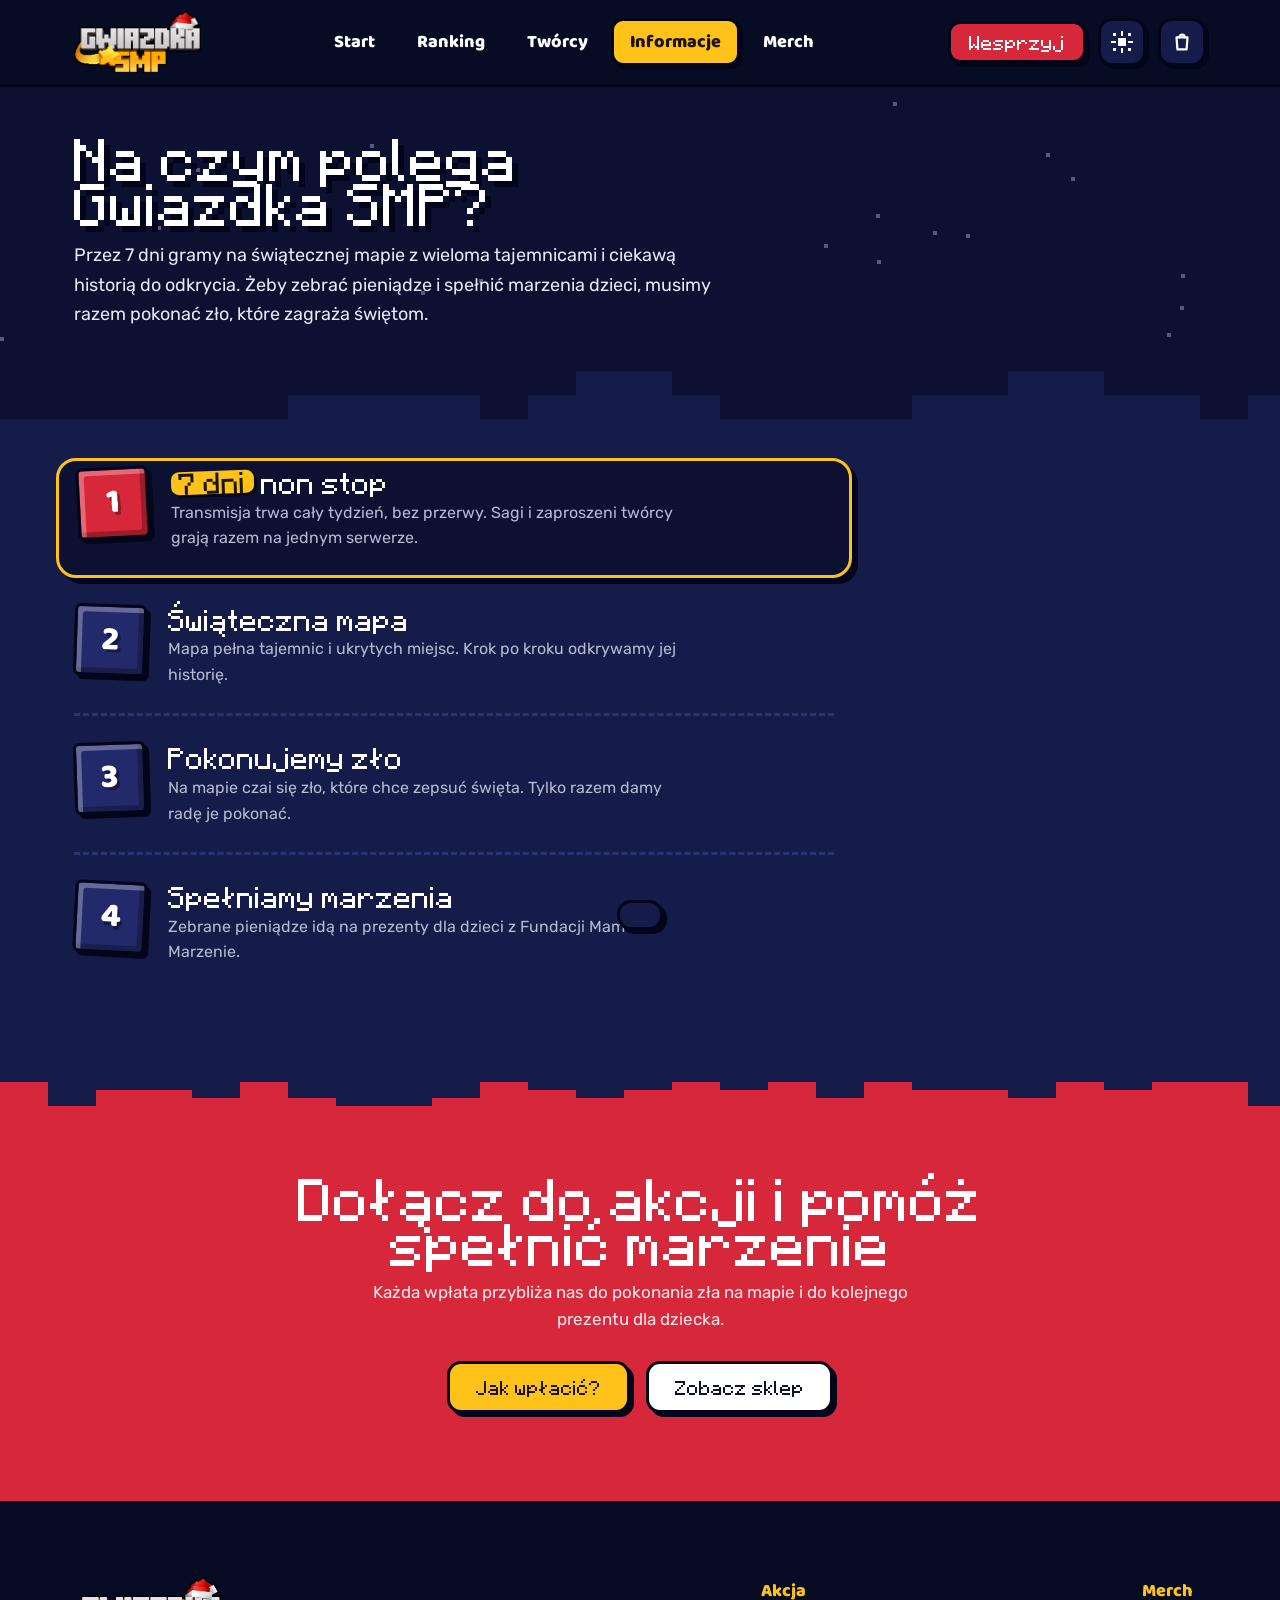
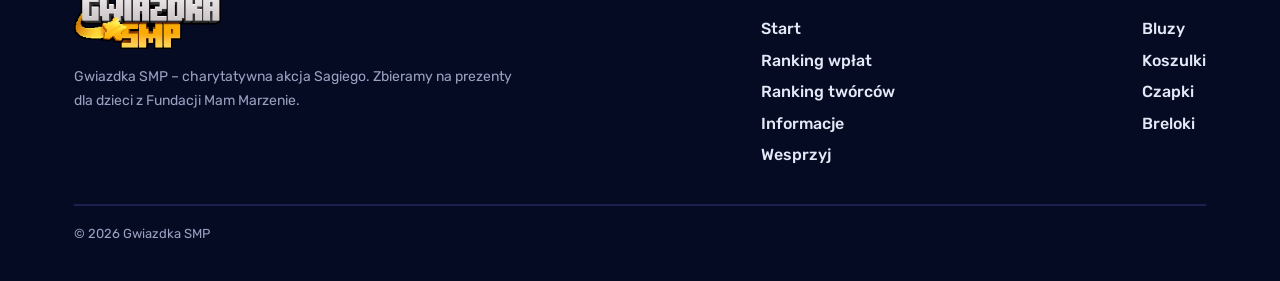
==== informacje.html @ a776f2f9 "Nowy układ startu, zakładki Twórcy i Informacje, czcionka z Minecrafta, biały motyw Co-Authored-By: " ====
<!DOCTYPE html>
<html lang="pl">
<head>
<meta charset="UTF-8">
<meta name="viewport" content="width=device-width, initial-scale=1">
<title>Informacje – Gwiazdka SMP</title>
<meta name="description" content="Na czym polega Gwiazdka SMP: 7 dni na charytatywnym serwerze Minecraft, zbiórka dla Fundacji Mam Marzenie.">
<meta name="robots" content="noindex">
<link rel="icon" href="logo.webp">
<link rel="preconnect" href="https://fonts.googleapis.com">
<link rel="preconnect" href="https://fonts.gstatic.com" crossorigin>
<link href="https://fonts.googleapis.com/css2?family=Baloo+2:wght@800&family=Rubik:wght@400;500;600;700&display=swap" rel="stylesheet">
<link rel="stylesheet" href="styles.css?v=20261124l">
<script>if(sessionStorage.getItem("wipe")&&!matchMedia("(prefers-reduced-motion: reduce)").matches)document.documentElement.classList.add("wipe-in");sessionStorage.removeItem("wipe");if(localStorage.getItem("gwiazdka-theme")==="light")document.documentElement.dataset.theme="light";setTimeout(function(){document.documentElement.classList.remove("wipe-in")},1500)</script>
</head>
<body>

<header class="header">
  <div class="wrap header__in">
    <a class="logo" href="index.html" aria-label="Gwiazdka SMP – strona główna"><img src="logo.webp" alt="Gwiazdka SMP" width="127" height="62"></a>
    <nav class="nav" id="nav">
      <a href="index.html#start">Start</a>
      <a href="index.html#ranking">Ranking</a>
      <a href="tworcy.html">Twórcy</a>
      <a href="informacje.html" class="active" aria-current="page">Informacje</a>
      <a href="merch.html">Merch</a>
    </nav>
    <div class="header__end">
      <a class="btn btn--red btn--sm" href="index.html#wesprzyj" data-link="donate">Wesprzyj</a>
      <button class="icon-btn theme-btn" id="themeBtn" aria-label="Jasny motyw" aria-pressed="false">
        <svg class="i-sun" viewBox="0 0 9 9" shape-rendering="crispEdges" aria-hidden="true"><path fill="currentColor" d="M3 3h3v3H3zM4 0h1v2H4zM4 7h1v2H4zM0 4h2v1H0zM7 4h2v1H7zM1 1h1v1H1zM7 1h1v1H7zM1 7h1v1H1zM7 7h1v1H7z"/></svg>
        <svg class="i-moon" viewBox="0 0 9 9" shape-rendering="crispEdges" aria-hidden="true"><path fill="currentColor" d="M3 0h3v1H3zM2 1h2v1H2zM1 2h2v3H1zM1 5h3v1H1zM2 6h5v1H2zM3 7h4v1H3z"/></svg>
      </button>
      <a class="icon-btn" href="merch.html#koszyk" aria-label="Koszyk">
        <svg viewBox="0 0 24 24" fill="none" stroke="currentColor" stroke-width="2.4" stroke-linecap="round" stroke-linejoin="round"><path d="M6 7h12l-1 13H7L6 7z"/><path d="M9 7a3 3 0 0 1 6 0"/></svg>
        <span class="cart-count" id="cartCount" hidden>0</span>
      </a>
      <button class="icon-btn burger" id="burger" aria-label="Menu" aria-expanded="false" aria-controls="nav">
        <svg viewBox="0 0 24 24" fill="none" stroke="currentColor" stroke-width="2.6" stroke-linecap="round"><path d="M4 7h16M4 12h16M4 17h16"/></svg>
      </button>
    </div>
  </div>
</header>

<main>
<section class="phead">
  <div class="sky" data-stars aria-hidden="true"></div>
  <div class="wrap phead__in">
    <h1>Na czym polega Gwiazdka&nbsp;SMP?</h1>
    <p class="lead">Przez 7 dni gramy na świątecznej mapie z wieloma tajemnicami i ciekawą historią do odkrycia. Żeby zebrać pieniądze i spełnić marzenia dzieci, musimy razem pokonać zło, które zagraża świętom.</p>
  </div>
  <div class="ground" data-ground="#161c4a" aria-hidden="true"></div>
</section>

<section class="how how--page">
  <div class="wrap">
    <ol class="steps">
      <li class="step step--key"><span class="step__n" style="--r:-3deg">1</span><div><h3><mark>7 dni</mark> non stop</h3><p>Transmisja trwa cały tydzień, bez przerwy. Sagi i zaproszeni twórcy grają razem na jednym serwerze.</p></div></li>
      <li class="step"><span class="step__n" style="--r:2deg">2</span><div><h3>Świąteczna mapa</h3><p>Mapa pełna tajemnic i ukrytych miejsc. Krok po kroku odkrywamy jej historię.</p></div></li>
      <li class="step"><span class="step__n" style="--r:-2deg">3</span><div><h3>Pokonujemy zło</h3><p>Na mapie czai się zło, które chce zepsuć święta. Tylko razem damy radę je pokonać.</p></div></li>
      <li class="step"><span class="step__n" style="--r:3deg">4</span><div><h3>Spełniamy marzenia</h3><p>Zebrane pieniądze idą na prezenty dla dzieci z Fundacji Mam Marzenie.</p></div></li>
    </ol>
  </div>
</section>

<section class="cta" id="wesprzyj">
  <div class="cap" data-cap="#161c4a" aria-hidden="true"></div>
  <div class="wrap">
    <h2 class="h2">Dołącz do akcji i pomóż spełnić marzenie</h2>
    <p>Każda wpłata przybliża nas do pokonania zła na mapie i do kolejnego prezentu dla dziecka.</p>
    <div class="cta__btns">
      <a class="btn" href="#wesprzyj" data-link="how">Jak wpłacić?</a>
      <a class="btn btn--white" href="merch.html">Zobacz sklep</a>
    </div>
  </div>
</section>
</main>

<footer class="footer">
  <div class="wrap">
    <div class="footer__cols">
      <div class="footer__brand">
        <img src="logo.webp" alt="Gwiazdka SMP" width="147" height="72" loading="lazy">
        <p>Gwiazdka SMP – charytatywna akcja Sagiego. Zbieramy na prezenty dla dzieci z Fundacji Mam Marzenie.</p>
      </div>
      <div>
        <h4>Akcja</h4>
        <ul>
          <li><a href="index.html#start">Start</a></li>
          <li><a href="index.html#ranking">Ranking wpłat</a></li>
          <li><a href="tworcy.html">Ranking twórców</a></li>
          <li><a href="informacje.html">Informacje</a></li>
          <li><a href="index.html#wesprzyj" data-link="donate">Wesprzyj</a></li>
        </ul>
      </div>
      <div>
        <h4>Merch</h4>
        <ul>
          <li><a href="merch.html#bluzy">Bluzy</a></li>
          <li><a href="merch.html#koszulki">Koszulki</a></li>
          <li><a href="merch.html#czapki">Czapki</a></li>
          <li><a href="merch.html#breloki">Breloki</a></li>
        </ul>
      </div>
    </div>
    <div class="footer__bottom">© 2026 Gwiazdka SMP</div>
  </div>
</footer>

<div class="toast" id="toast" role="status" aria-live="polite"></div>

<script src="common.js?v=20261124l"></script>

</body>
</html>
---- styles.css ----
/* Czcionka z interfejsu Minecrafta: Minecraft Standard (Marek Poláček, domena publiczna).
   Jeden piksel litery to 1/6 rozmiaru czcionki, więc rozmiary są podzielne przez 6 (18, 24, 30, 36, 48…).
   Inaczej krawędzie pikseli wypadają między pikselami ekranu i litery się rozmazują. */
@font-face{font-family:"Minecraft";src:url(assets/fonts/MinecraftStandard.otf) format("opentype");font-weight:100 700;font-display:swap}
@font-face{font-family:"Minecraft";src:url(assets/fonts/MinecraftStandardBold.otf) format("opentype");font-weight:800 900;font-display:swap}

/* Gwiazdka SMP – wspólne style obu stron.
   Paleta z pierwotnego projektu (zimowa noc, złoto, czerwień, zieleń choinki),
   charakter inspirowany sagi.store: grube obrysy, twarde cienie, lekko przechylone naklejki. */

:root{
  --bg:#0c1031;
  --bg-2:#161c4a;
  --card:#0b1033;
  --line:#03051a;
  --snow:#ffffff;
  --ice:#e4e9f7;
  --muted:#b6bad3;
  --muted-2:#9ba0c0;
  --gold:#ffc218;
  --gold-d:#b98600;
  --red:#d6283a;
  --red-d:#8f1423;
  --pine:#1e8b4b;
  --pine-d:#0f5a2f;
  --blue:#2f6eef;
  --bronze:#e1915a;
  --disp:"Minecraft",system-ui,sans-serif;
  --num:"Baloo 2",system-ui,sans-serif;
  --body:"Rubik",system-ui,sans-serif;
  --pop:cubic-bezier(.3,1.6,.5,1);
  --out:cubic-bezier(.2,.8,.2,1);
}
*{box-sizing:border-box;margin:0;padding:0}
html{scroll-behavior:smooth;scroll-padding-top:92px}
body{font-family:var(--body);color:var(--snow);background:var(--bg);font-size:16px;line-height:1.6;-webkit-font-smoothing:antialiased;overflow-x:hidden;font-variant-ligatures:none;font-synthesis:none}
img{display:block;max-width:100%}
a{color:inherit}
button{font:inherit;color:inherit;background:none;border:0;cursor:pointer}
.wrap{max-width:1180px;margin:0 auto;padding:0 24px}
:focus-visible{outline:3px solid var(--gold);outline-offset:3px}

/* krótki opis akcji pod logo; szczegóły są w zakładce Informacje */
.hero__lead{margin-top:10px;max-width:620px;font-size:17px;line-height:1.55;color:var(--ice)}
.hero__lead a{font-weight:600;color:var(--gold);text-underline-offset:3px;white-space:nowrap}
.hero__lead a:hover{color:#fff}
/* ranking wpłat zaraz pod startem: wzgórza już przechodzą w kolor tej sekcji */
.hero+.rank{padding-top:40px}

/* nagłówek podstron (Informacje, Ranking twórców): wyrównany do lewej, bez wielkiego wycentrowanego hero */
.phead{position:relative;overflow:hidden;background:var(--bg);padding:48px 0 96px}
.phead__in{position:relative;z-index:1}
.phead h1{font-family:var(--disp);font-weight:700;font-size:36px;line-height:1.25;text-shadow:6px 6px 0 var(--line);max-width:820px}
.phead .lead{margin-top:16px;max-width:640px;font-size:18px;color:var(--ice)}
.rank--page{padding:40px 0 96px}
.how--page{padding-top:24px}
.how--page .steps{max-width:760px}
.rank--page .list{margin-top:24px}


/* ---------- przyciski ---------- */
.btn{
  --c:var(--gold);--t:#1b1405;
  display:inline-flex;align-items:center;justify-content:center;gap:10px;min-height:52px;padding:0 26px;
  font-family:var(--disp);font-weight:700;font-size:12px;line-height:1;text-decoration:none;white-space:nowrap;user-select:none;
  color:var(--t);background:var(--c);border:3px solid var(--line);border-radius:14px;box-shadow:4px 4px 0 var(--line);
  transition:transform .12s ease,box-shadow .12s ease,filter .15s ease
}
.btn:hover{transform:translate(2px,2px);box-shadow:2px 2px 0 var(--line)}
.btn:active{transform:translate(4px,4px);box-shadow:0 0 0 var(--line)}
.btn--red{--c:var(--red);--t:#fff}
.btn--white{--c:#fff;--t:var(--bg)}
.btn--pine{--c:var(--pine);--t:#fff}
.btn--blue{--c:var(--blue);--t:#fff}
.btn--ghost{--c:transparent;--t:#fff;box-shadow:none;border-color:#2f3a80}
.btn--ghost:hover{border-color:var(--gold);color:var(--gold);box-shadow:none}
.btn--sm{min-height:42px;padding:0 18px;font-size:12px;border-radius:12px}
.btn[disabled]{--c:#2a3060;--t:var(--muted-2);box-shadow:none;transform:none;cursor:not-allowed}

.chip{display:inline-flex;align-items:center;gap:8px;min-height:36px;padding:0 14px;border-radius:999px;background:var(--card);border:2px solid #262e66;font-size:13px;color:var(--muted)}
.chip b{color:#fff;font-weight:700}
.chip .y{color:var(--gold);font-weight:700}
.h2{font-family:var(--disp);font-weight:700;font-size:36px;line-height:1.25}
.lead{margin-top:12px;max-width:620px;font-size:17px;line-height:1.65;color:var(--muted)}
/* Wspólny motyw z Minecrafta: wypukły blok (jasna faza u góry i z lewej, ciemna u dołu i z prawej). */
.bevel{box-shadow:inset 4px 4px 0 rgba(255,255,255,.32),inset -4px -4px 0 rgba(0,0,0,.28)}

/* ---------- nagłówek ---------- */
.header{position:sticky;top:0;z-index:50;background:#060c23;border-bottom:3px solid var(--line)}
.header__in{display:flex;align-items:center;justify-content:space-between;gap:16px;height:84px}
.logo{display:block;flex:none;transition:transform .25s var(--pop)}
.logo:hover{transform:rotate(-3deg) scale(1.05)}
.logo img{height:62px;width:auto}
.nav{display:flex;align-items:center;gap:4px}
.nav a{font-family:var(--num);font-weight:800;font-size:18px;text-decoration:none;color:#fff;padding:7px 16px;border-radius:12px;border:3px solid transparent;transition:background .15s ease,color .15s ease,transform .2s var(--pop)}
.nav a:hover{background:rgba(255,255,255,.08);transform:translateY(-2px)}
.nav a.active{background:var(--gold);color:#1b1405;border-color:var(--line);box-shadow:3px 3px 0 var(--line)}
.header__end{display:flex;align-items:center;gap:12px}
.icon-btn{position:relative;width:48px;height:48px;flex:none;display:flex;align-items:center;justify-content:center;color:#fff;background:var(--bg-2);border:3px solid var(--line);border-radius:14px;box-shadow:3px 3px 0 var(--line);text-decoration:none;transition:transform .12s ease,box-shadow .12s ease,background .15s ease}
.icon-btn:hover{transform:translate(2px,2px);box-shadow:1px 1px 0 var(--line);background:#222a63}
.icon-btn svg{width:22px;height:22px}
.cart-count{position:absolute;right:-9px;top:-9px;min-width:24px;height:24px;padding:0 6px;display:flex;align-items:center;justify-content:center;font-family:var(--num);font-weight:800;font-size:14px;line-height:1;color:#fff;background:var(--red);border:2px solid var(--line);border-radius:999px}
.cart-count[hidden]{display:none}
.burger{display:none}

/* ---------- śnieg i gwiazdy ---------- */
.sky{position:absolute;inset:0;pointer-events:none;overflow:hidden}
.sky .st{position:absolute;width:4px;height:4px;background:#dfe3ff;opacity:.35}
/* schodkowe przejście z bloków między sekcjami */
.ground{position:absolute;left:0;right:0;bottom:-1px;height:56px;pointer-events:none}
.ground svg{width:100%;height:100%;display:block}

/* ---------- hero: logo + tablica z licznikiem ---------- */
.badge{display:inline-block;padding:7px 16px;border-radius:12px;background:var(--gold);color:#1b1405;border:3px solid var(--line);box-shadow:3px 3px 0 var(--line);font-family:var(--num);font-weight:800;font-size:16px;letter-spacing:.05em;text-transform:uppercase;transform:rotate(-2deg)}
.hero{position:relative;overflow:hidden;background:var(--bg);text-align:center;min-height:min(calc(100svh - 84px),980px);display:flex;flex-direction:column;justify-content:center;padding:28px 0 150px}
.hero__center{display:flex;flex-direction:column;align-items:center;min-width:0}

/* ostatnie wpłaty obok licznika */
.hero__in{position:relative;z-index:1;width:100%;max-width:1180px;margin:0 auto;padding:0 24px;display:flex;flex-direction:column;align-items:center}
.hero h1{margin-top:14px;max-width:820px;font-family:var(--disp);font-weight:700;font-size:24px;line-height:1.25}

/* dwa osobne okna jak przechylone naklejki: kwota w lewo, wpłaty w prawo, lekko na siebie nachodzą */
.duo{margin-top:44px;width:100%;display:grid;grid-template-columns:minmax(0,1fr) 380px;align-items:start}
.box{position:relative;display:flex;flex-direction:column;min-width:0;background:var(--bg-2);border:4px solid var(--line);border-radius:26px;box-shadow:10px 10px 0 var(--line);transition:transform .4s var(--pop)}
.box--sum{z-index:1;transform:rotate(-2deg)}
.box--feed{z-index:2;margin:56px 0 0 -26px;transform:rotate(3deg)}
.box--sum:hover{transform:rotate(-.5deg) translateY(-4px)}
.box--feed:hover{transform:rotate(1deg) translateY(-4px)}
.tag{position:absolute;z-index:3;display:inline-flex;align-items:center;gap:10px;font-family:var(--disp);font-weight:700;font-size:12px;text-transform:uppercase;white-space:nowrap;border:3px solid var(--line);border-radius:14px;padding:7px 16px;box-shadow:4px 4px 0 var(--line)}
.tag--live{left:28px;top:-24px;background:var(--red);color:#fff;transform:rotate(-4deg)}
.tag--live .rec{background:#fff;box-shadow:0 0 0 3px var(--line)}
.tag--live .rec::after{border-color:#fff}
.tag--days{right:-18px;top:-20px;background:var(--gold);color:#1b1405;font-size:14px;padding:5px 14px;transform:rotate(6deg)}
.tag--feed{left:18px;top:-22px;background:var(--gold);color:#1b1405;transform:rotate(-5deg)}
.box__body{flex:1;display:flex;flex-direction:column;justify-content:center;padding:46px 34px 32px}
.box__well{position:relative;padding:20px 16px 16px;background:var(--bg);border:3px solid var(--line);border-radius:18px;box-shadow:inset 6px 6px 0 rgba(0,0,0,.35),inset -4px -4px 0 rgba(255,255,255,.05)}
.box__well .counter__num{font-size:clamp(48px,6.4vw,104px)}
.box__for{margin-top:16px;font-family:var(--num);font-weight:800;font-size:clamp(19px,2vw,25px);line-height:1.2;color:#fff}
.box__for b{color:var(--gold)}
/* statystyki jak sloty w ekwipunku */
.stats{list-style:none;display:grid;grid-template-columns:repeat(3,minmax(0,1fr));gap:12px;margin-top:20px}
.stats li{padding:10px 8px 9px;background:#1c2560;border:3px solid var(--line);border-radius:12px;box-shadow:inset 4px 4px 0 rgba(255,255,255,.08),inset -4px -4px 0 rgba(0,0,0,.3)}
.stats li:nth-child(2){transform:rotate(1deg)}
.stats li:nth-child(odd){transform:rotate(-1deg)}
.stats b{display:block;font-family:var(--num);font-weight:800;font-size:clamp(18px,1.9vw,24px);line-height:1.1;color:#fff;white-space:nowrap}
.stats b.tick{animation:tick .5s var(--pop)}
@keyframes tick{40%{color:var(--gold);transform:scale(1.12)}}
.stats span{display:block;margin-top:2px;font-size:13px;font-weight:500;color:var(--muted-2)}
.feed{list-style:none;flex:1;display:flex;flex-direction:column;gap:9px;padding:38px 16px 14px;text-align:left}
.feed li{display:grid;grid-template-columns:auto minmax(0,1fr);align-items:center;gap:12px;padding:8px 10px;background:var(--bg);border:2px solid var(--line);border-radius:12px;box-shadow:3px 3px 0 var(--line);transform:rotate(var(--r,0deg))}
.feed li:nth-child(2n){--r:-1deg}
.feed li:nth-child(2n+1){--r:.8deg}
.feed li.new{animation:feedIn .55s var(--pop),feedFlash 1.8s ease-out}
@keyframes feedIn{from{opacity:0;transform:translateX(18px) scale(.95)}}
@keyframes feedFlash{0%{background:#4a3c08;box-shadow:0 0 0 2px var(--gold)}100%{background:var(--bg);box-shadow:0 0 0 0 var(--gold)}}
.feed .amt{min-width:96px;text-align:center;font-family:var(--num);font-weight:800;font-size:17px;color:#fff;background:var(--pine);border:3px solid var(--line);border-radius:10px;padding:3px 10px;box-shadow:2px 2px 0 var(--line),inset 0 3px 0 rgba(255,255,255,.22);white-space:nowrap}
.feed .amt--mid{background:var(--blue)}
.feed .amt--big{background:var(--gold);color:#1b1405}
.feed .who{min-width:0;font-size:15px;line-height:1.25;color:#fff;font-weight:600;overflow:hidden;text-overflow:ellipsis;white-space:nowrap}
.feed .who small{display:block;font-size:12px;font-weight:400;color:var(--muted-2)}


/* pikselowy księżyc i przygaszony krajobraz w tle */
.moon{position:absolute;right:7%;top:9%;width:72px;height:72px;background:#e9ecf8;opacity:.85;
  clip-path:polygon(25% 0,75% 0,75% 12.5%,87.5% 12.5%,87.5% 25%,100% 25%,100% 75%,87.5% 75%,87.5% 87.5%,75% 87.5%,75% 100%,25% 100%,25% 87.5%,12.5% 87.5%,12.5% 75%,0 75%,0 25%,12.5% 25%,12.5% 12.5%,25% 12.5%);
  box-shadow:inset -14px -10px 0 #c9cfe6}
.land{position:absolute;left:0;right:0;bottom:-1px;height:190px;pointer-events:none}
.land svg{width:100%;height:100%;display:block}
.hero__logo{width:clamp(200px,22vw,320px);height:auto;filter:drop-shadow(0 14px 0 rgba(3,5,26,.55))}
.rec{position:relative;flex:none;width:16px;height:16px;border-radius:50%;background:#ff2d43;box-shadow:0 0 0 3px var(--line)}
.rec::after{content:"";position:absolute;inset:-3px;border-radius:50%;border:3px solid #ff2d43;animation:rec 1.6s ease-out infinite}
@keyframes rec{0%{transform:scale(1);opacity:.9}100%{transform:scale(2.4);opacity:0}}
.counter__num{display:inline-block;font-family:var(--num);font-weight:800;font-size:clamp(46px,6.8vw,108px);line-height:1;letter-spacing:-.01em;color:var(--gold);white-space:nowrap;font-variant-numeric:tabular-nums;text-shadow:0 5px 0 var(--gold-d),5px 10px 0 var(--line)}
.counter__num.bump{animation:numBump .5s var(--pop)}
@keyframes numBump{35%{transform:scale(1.035)}}
.sticker{position:absolute;display:flex;align-items:center;gap:9px;font-family:var(--num);font-weight:800;font-size:16px;letter-spacing:.05em;text-transform:uppercase;border:3px solid var(--line);border-radius:12px;padding:4px 14px;box-shadow:3px 3px 0 var(--line);white-space:nowrap}
/* wpłata „wpada” z góry do tablicy */
.burst{position:absolute;left:50%;top:-8px;z-index:2;font-family:var(--num);font-weight:800;font-size:22px;color:#fff;background:var(--pine);border:3px solid var(--line);border-radius:12px;padding:2px 12px;box-shadow:3px 3px 0 var(--line);pointer-events:none;white-space:nowrap;animation:burst 1.6s var(--out) forwards}
.burst svg{width:20px;height:20px;vertical-align:-3px;margin-left:6px}
@keyframes burst{0%{opacity:0;transform:translate(var(--bx,-50%),-80px) scale(.8) rotate(var(--br,0deg))}20%{opacity:1;transform:translate(var(--bx,-50%),-52px) scale(1.06) rotate(var(--br,0deg))}62%{opacity:1;transform:translate(var(--bx,-50%),6px) scale(1) rotate(0)}100%{opacity:0;transform:translate(var(--bx,-50%),46px) scale(.45)}}
.hero__btns{display:flex;justify-content:center;flex-wrap:wrap;gap:16px;margin-top:22px}
.hero__btns .btn{min-height:58px;padding:0 30px;font-size:18px}

/* ---------- jak to działa ---------- */
.how{position:relative;background:var(--bg-2);padding:32px 0 88px}
.how__grid{display:grid;grid-template-columns:minmax(0,5fr) minmax(0,7fr);gap:48px 72px;align-items:start}
.how__head{position:sticky;top:120px}
.how__head .lead+.lead{margin-top:14px}
.steps{list-style:none;display:flex;flex-direction:column}
.step{display:grid;grid-template-columns:72px minmax(0,1fr);gap:22px;align-items:start;padding:26px 0;border-bottom:3px dashed #2a3270}
.step:first-child{padding-top:6px}
.step:last-child{border-bottom:0}
.step__n{width:72px;height:72px;display:grid;place-items:center;font-family:var(--num);font-weight:800;font-size:34px;color:#fff;text-shadow:3px 3px 0 rgba(0,0,0,.35);background:#222a6b;border:3px solid var(--line);border-radius:6px;box-shadow:4px 4px 0 var(--line),inset 5px 5px 0 rgba(255,255,255,.3),inset -5px -5px 0 rgba(0,0,0,.28);transform:rotate(var(--r,0deg));transition:transform .3s var(--pop)}
.step:hover .step__n{transform:rotate(0) scale(1.06)}
.step--key{margin:0 -18px;padding:24px 18px;background:var(--bg);border:3px solid var(--gold);border-radius:20px;box-shadow:6px 6px 0 var(--line)}
.step--key h3{font-size:24px}
.step--key .step__n{background:var(--red)}
.step h3 mark{background:none;color:#1b1405;padding:0 8px;background:var(--gold);border-radius:8px;box-shadow:3px 3px 0 var(--line);display:inline-block;transform:rotate(-2deg)}
.step h3{font-family:var(--disp);font-weight:700;font-size:18px;line-height:1.25;margin-top:4px}
.step p{margin-top:6px;color:var(--muted);font-size:16px;line-height:1.6;max-width:520px}

/* ---------- ranking ---------- */
.rank{position:relative;background:var(--bg-2);padding:104px 0 88px}
.rank .row{background:var(--bg)}
.rank .row__track{background:#070b26}
.rank__head{display:flex;align-items:flex-end;justify-content:space-between;flex-wrap:wrap;gap:16px 32px}
.rank__head .btn{flex:none}
.rank__grid{margin-top:48px}
.rank__main{min-width:0}
/* miejsca 1–3: lider na całą szerokość, 2. i 3. obok siebie */
.champs{display:grid;grid-template-columns:repeat(2,minmax(0,1fr));gap:20px}
.champ{position:relative;overflow:hidden;display:grid;grid-template-columns:auto minmax(0,1fr);grid-template-areas:"p i" "p a";align-items:center;column-gap:18px;row-gap:4px;padding:18px 22px;background:var(--c);color:#1b1405;border:3px solid var(--line);border-radius:20px;box-shadow:6px 6px 0 var(--line),inset 6px 6px 0 rgba(255,255,255,.3),inset -6px -6px 0 rgba(0,0,0,.12);transition:transform .3s var(--pop)}
.champ:hover{transform:translateY(-4px) rotate(-.5deg)}
.champ--1{grid-column:1/-1;grid-template-columns:auto minmax(0,1fr) auto;grid-template-areas:"p i a";padding:26px 32px;--c:var(--gold)}
.champ--2{--c:#e4e9f7}
.champ--3{--c:#f0a46a}
.champ--1::after{content:"";position:absolute;top:-30%;bottom:-30%;left:-30%;width:18%;background:rgba(255,255,255,.45);transform:skewX(-20deg);animation:shine 3.6s ease-in-out infinite;pointer-events:none}
.champ__place{grid-area:p;font-family:var(--disp);font-weight:700;font-size:42px;line-height:.85;color:var(--line);text-shadow:4px 4px 0 rgba(255,255,255,.45);min-width:46px;text-align:center}
.champ--1 .champ__place{font-size:66px;min-width:70px}
.champ__info{grid-area:i;min-width:0}
.champ__name{font-family:var(--num);font-weight:800;font-size:24px;line-height:1.1;white-space:nowrap;overflow:hidden;text-overflow:ellipsis}
.champ--1 .champ__name{font-size:clamp(30px,3vw,42px)}
.champ__amt{grid-area:a;font-family:var(--num);font-weight:800;font-size:clamp(26px,2.4vw,32px);line-height:1;white-space:nowrap}
.champ--1 .champ__amt{font-size:clamp(36px,4vw,56px);text-shadow:3px 3px 0 rgba(255,255,255,.45)}
.js .champs .champ{opacity:0;transform:translateY(24px)}
.js .champs.in .champ{opacity:1;transform:none;transition:opacity .5s ease,transform .6s var(--pop)}
.js .champs.in .champ--2{transition-delay:.12s}
.js .champs.in .champ--3{transition-delay:.24s}
.js .champs.in .champ:hover{transform:translateY(-4px) rotate(-.5deg);transition-delay:0s}
.list{list-style:none;margin-top:36px;display:grid;grid-template-columns:repeat(2,minmax(0,1fr));grid-template-rows:repeat(9,auto);grid-auto-flow:column;gap:12px 24px}
.row{position:relative;display:grid;grid-template-columns:44px minmax(0,1fr) auto;align-items:center;gap:16px;background:var(--bg-2);border:3px solid var(--line);border-radius:16px;box-shadow:4px 4px 0 var(--line);padding:9px 20px 9px 12px}
.row.hit{animation:rowHit 1s var(--out)}
@keyframes rowHit{0%{background:#2a3580}100%{background:var(--bg)}}
.row__n{width:40px;height:40px;display:grid;place-items:center;font-family:var(--num);font-weight:800;font-size:18px;color:var(--gold);background:#1c2560;border:2px solid var(--line);border-radius:6px;box-shadow:inset 3px 3px 0 rgba(255,255,255,.12),inset -3px -3px 0 rgba(0,0,0,.35)}
.row__name{font-weight:700;font-size:16px;line-height:1.2;white-space:nowrap;overflow:hidden;text-overflow:ellipsis}
/* pasek jak pasek doświadczenia (XP) z Minecrafta: segmenty i jasna górna krawędź */
.row__track{margin-top:7px;height:12px;background:#0f1438;border:2px solid var(--line);overflow:hidden}
.row__bar{height:100%;background:linear-gradient(rgba(255,255,255,.4) 0 3px,transparent 3px) ,var(--gold);transition:width .8s var(--out);
  -webkit-mask:repeating-linear-gradient(90deg,#000 0 22px,transparent 22px 25px);mask:repeating-linear-gradient(90deg,#000 0 22px,transparent 22px 25px)}
.row__amt{font-family:var(--num);font-weight:800;font-size:19px;white-space:nowrap;text-align:right;min-width:96px}
.plus{position:absolute;right:16px;top:-15px;font-family:var(--num);font-weight:800;font-size:15px;color:#fff;background:var(--pine);border:2.5px solid var(--line);border-radius:10px;padding:0 10px;pointer-events:none;animation:plusUp 1.4s var(--out) forwards}
@keyframes plusUp{0%{opacity:0;transform:translateY(8px) scale(.6)}20%{opacity:1;transform:none}75%{opacity:1}100%{opacity:0;transform:translateY(-14px)}}


/* ---------- merch na stronie głównej ---------- */
.mband{position:relative;background:var(--bg);padding:84px 0 72px;overflow:hidden}
.mband .btn{margin-top:26px}
.mband__grid{display:grid;grid-template-columns:minmax(0,5fr) minmax(0,7fr);gap:40px 48px;align-items:center}
.mband__text{min-width:0}
.mtitle{font-family:var(--num);font-weight:800;font-size:clamp(22px,2.4vw,30px);letter-spacing:.14em;text-transform:uppercase;line-height:1.05;color:#fff;text-shadow:3px 3px 0 var(--line)}
.mtitle span{display:block;margin-top:6px;font-family:var(--disp);font-weight:700;text-transform:none;font-size:36px;line-height:1.25;color:var(--gold);text-shadow:6px 6px 0 var(--line)}
.mband .lead{font-size:18px;color:var(--ice)}
.mband .btn{margin-top:22px}
.mband .lead{margin-top:14px}

/* informacja o fundacji: celowo wyróżniona poświatą, przesuwającym się błyskiem i bijącym sercem */
.profit{position:relative;display:inline-flex;align-items:center;gap:12px;margin-top:16px;padding:10px 20px 10px 14px;overflow:hidden;font-family:var(--num);font-weight:800;font-size:clamp(17px,1.6vw,20px);line-height:1.2;color:#1b1405;background:var(--gold);border:3px solid var(--line);border-radius:14px;text-align:left;text-decoration:none;animation:glow 2.4s ease-in-out infinite}
@keyframes glow{0%,100%{box-shadow:4px 4px 0 var(--line),0 0 0 0 rgba(255,194,24,0)}50%{box-shadow:4px 4px 0 var(--line),0 0 26px 6px rgba(255,194,24,.55)}}
.profit::after{content:"";position:absolute;top:-20%;bottom:-20%;left:-40%;width:28%;background:rgba(255,255,255,.55);transform:skewX(-20deg);animation:shine 3.2s ease-in-out infinite}
@keyframes shine{0%,55%{left:-40%}85%,100%{left:120%}}
.profit svg{flex:none;width:30px;height:30px;animation:beat 1.2s ease-in-out infinite}
@keyframes beat{0%,100%{transform:scale(1)}15%{transform:scale(1.22)}30%{transform:scale(.96)}45%{transform:scale(1.12)}}
.profit--center{justify-content:center;text-align:center;margin-left:auto;margin-right:auto}
.profit--big{display:flex;margin-top:22px;padding:14px 22px 14px 16px;font-size:clamp(18px,1.8vw,22px);border-radius:16px;max-width:680px}
.profit--big svg{width:40px;height:40px}
.profit b{font-weight:800;text-decoration:underline;text-decoration-thickness:3px;text-underline-offset:4px}
.phero .profit{color:#1b1405;margin-top:16px}
.profit span,.profit svg{position:relative;z-index:1}

/* merch na stronie głównej: same ubrania przesuwające się po scenie */
.flow{position:relative;display:block;min-width:0;text-decoration:none;color:#fff}
.flow__stage{position:relative;display:block;height:300px;overflow:hidden}
.flow__item{position:absolute;left:50%;top:10px;width:290px;height:290px;margin-left:-145px;object-fit:contain;object-position:50% 100%;transform-origin:50% 100%;filter:drop-shadow(8px 12px 0 rgba(3,5,26,.55));transition:transform .9s cubic-bezier(.4,0,.2,1),opacity .9s ease;opacity:0;transform:translateX(420px) scale(.3)}
.flow__item[data-pos="0"]{opacity:1;transform:none;z-index:3}
.flow__item[data-pos="1"]{opacity:.45;transform:translateX(240px) scale(.55);z-index:2}
.flow__item[data-pos="-1"]{opacity:.45;transform:translateX(-240px) scale(.55);z-index:2}
.flow__item[data-pos="2"]{opacity:0;transform:translateX(420px) scale(.3)}
.flow__item[data-pos="-2"]{opacity:0;transform:translateX(-420px) scale(.3)}
.flow:hover .flow__item[data-pos="0"]{transform:scale(1.05) rotate(-3deg)}
.flow__label{display:flex;flex-direction:column;align-items:center;gap:2px;margin-top:14px;text-align:center}
.flow__name{font-family:var(--disp);font-weight:700;font-size:24px;text-shadow:3px 3px 0 var(--line)}
.flow__price{font-family:var(--num);font-weight:800;font-size:22px;color:var(--gold)}
.flow__name.in,.flow__price.in{animation:labelIn .6s var(--pop)}
@keyframes labelIn{from{opacity:0;transform:translateY(10px)}}

/* ---------- CTA ---------- */
.cta{position:relative;background:var(--red);text-align:center;padding:96px 0 88px;overflow:hidden}
.cta .h2{max-width:720px;margin:0 auto}
.cta p{margin:14px auto 0;max-width:600px;font-size:17px;color:#ffe7ea}
.cta__btns{display:flex;justify-content:center;flex-wrap:wrap;gap:16px;margin-top:28px}
.cap{position:absolute;left:0;right:0;top:-1px;height:28px;pointer-events:none}
.cap svg{width:100%;height:100%;display:block}


/* ---------- stopka ---------- */
.footer{position:relative;background:#060b24;padding:76px 0 36px}
.footer__cols{display:flex;flex-wrap:wrap;justify-content:space-between;gap:36px 56px}
.footer__brand{flex:1 1 300px;max-width:440px}
.footer__brand img{height:72px;width:auto}
.footer__brand p{margin-top:16px;font-size:14px;line-height:1.7;color:var(--muted-2)}
.footer h4{font-family:var(--num);font-weight:800;font-size:18px;color:var(--gold)}
.footer ul{list-style:none;margin-top:10px;display:flex;flex-direction:column;gap:6px}
.footer ul a{text-decoration:none;font-weight:500;color:var(--ice)}
.footer ul a:hover{color:#fff;text-decoration:underline;text-underline-offset:4px}
.footer__bottom{margin-top:36px;padding-top:18px;border-top:2px solid #1a2150;font-size:13px;color:var(--muted-2)}

/* ---------- toast ---------- */
.toast{position:fixed;left:50%;bottom:24px;z-index:120;transform:translate(-50%,180%);max-width:calc(100% - 32px);background:var(--bg-2);color:#fff;border:3px solid var(--line);border-radius:14px;box-shadow:4px 4px 0 var(--line);padding:12px 20px;font-weight:600;font-size:15px;transition:transform .35s var(--pop)}
.toast.show{transform:translate(-50%,0)}


/* =================== MERCH (podstrona) =================== */
.phero{position:relative;overflow:hidden;background:var(--bg);padding:30px 0 86px}
/* gwiazda betlejemska: powoli przelatuje w oddali */
.comet{position:absolute;left:0;top:14%;width:150px;height:auto;opacity:0;pointer-events:none;animation:comet 16s linear infinite;animation-delay:2s}
@keyframes comet{0%{transform:translate(-20vw,0);opacity:0}8%{opacity:.55}55%{opacity:.55}70%{transform:translate(110vw,90px);opacity:0}100%{transform:translate(110vw,90px);opacity:0}}
.phero__in{position:relative;z-index:1;display:flex;flex-direction:column;align-items:center;text-align:center}
.phero__kicker{font-family:var(--num);font-weight:800;font-size:clamp(20px,2.2vw,28px);letter-spacing:.12em;text-transform:uppercase;color:#fff;text-shadow:3px 3px 0 var(--line)}
.phero h1{margin-top:2px;font-family:var(--disp);font-weight:700;font-size:60px;line-height:1.25;color:var(--gold);text-shadow:7px 7px 0 var(--line)}
.phero__text{margin-top:14px;max-width:560px;font-size:16px;font-weight:500;color:var(--muted)}
.filters{display:flex;flex-wrap:wrap;gap:10px}
.filter{min-height:48px;padding:0 20px;font-family:var(--disp);font-weight:700;font-size:12px;color:#fff;background:var(--bg);border:3px solid var(--line);border-radius:12px;box-shadow:3px 3px 0 var(--line);transition:transform .12s ease,box-shadow .12s ease,background .15s}
.filter:hover{transform:translate(2px,2px);box-shadow:1px 1px 0 var(--line)}
.filter[aria-pressed=true]{background:var(--blue);color:#fff}
dialog{border:0;padding:0;background:none;color:#fff;max-width:none;max-height:none}
dialog::backdrop{background:rgba(3,5,26,.7)}
.sizetab{margin-top:18px;width:100%;border-collapse:collapse;font-size:14px;text-align:center}
.sizetab caption{text-align:left;font-family:var(--num);font-weight:800;font-size:17px;margin-bottom:8px}
.sizetab th,.sizetab td{border:2px solid var(--line);padding:6px 4px}
.sizetab th{background:var(--card);color:var(--gold);font-weight:700}
.sizetab td{background:#1b2257}

.drawer{margin:0 0 0 auto;height:100dvh;width:min(440px,100vw);background:var(--bg-2);border-left:3px solid var(--line);flex-direction:column}
.drawer[open]{display:flex;animation:drawerIn .35s var(--out)}
@keyframes drawerIn{from{transform:translateX(100%)}}
.drawer__head{display:flex;align-items:center;justify-content:space-between;padding:20px 22px;border-bottom:3px solid var(--line)}
.drawer__head h2{font-family:var(--disp);font-weight:700;font-size:18px}
.drawer__items{flex:1;overflow:auto;padding:18px 22px;list-style:none;display:flex;flex-direction:column;gap:14px}
.ci{display:grid;grid-template-columns:72px minmax(0,1fr) auto;gap:12px;align-items:center;background:var(--card);border:3px solid var(--line);border-radius:16px;box-shadow:3px 3px 0 var(--line);padding:10px}
.ci img{width:72px;height:72px;object-fit:contain;padding:6px;background:#2a3482;border:2px solid var(--line);border-radius:10px}
.ci b{display:block;font-family:var(--num);font-weight:800;font-size:17px;line-height:1.15}
.ci small{font-size:13px;color:var(--muted-2)}
.qty{display:flex;align-items:center;gap:6px;margin-top:6px}
.qty button{width:30px;height:30px;border:2.5px solid var(--line);border-radius:8px;background:var(--bg-2);font-family:var(--disp);font-weight:700;font-size:12px;line-height:1}
.qty button:hover{background:#222a63}
.qty span{min-width:22px;text-align:center;font-weight:700}
.ci__price{font-family:var(--num);font-weight:800;font-size:18px;color:var(--gold);white-space:nowrap;text-align:right}
.ci__rm{display:block;margin:6px 0 0 auto;font-size:12px;color:var(--muted-2);text-decoration:underline}
.drawer__empty{padding:40px 22px;text-align:center;color:var(--muted)}
.drawer__foot{padding:18px 22px 22px;border-top:3px solid var(--line);background:var(--card)}
.drawer__sum{display:flex;justify-content:space-between;align-items:baseline;font-family:var(--num);font-weight:800;font-size:24px}
.drawer__sum span:last-child{font-family:var(--num);font-weight:800;color:var(--gold)}
.drawer__foot .btn{margin-top:14px;width:100%;min-height:56px;font-size:18px}

/* wejście na stronę merchu: napisy wskakują po kolei */
.phero__in>*{animation:heroIn .7s var(--pop) both}
.phero__in>:nth-child(2){animation-delay:.08s}
.phero__in>.profit{animation:heroIn .7s var(--pop) .18s both,glow 2.4s ease-in-out infinite}
.phero__in>:nth-child(4){animation-delay:.28s}
@keyframes heroIn{from{opacity:0;transform:translateY(22px) scale(.94)}}

/* ---------- przymierzalnia: scena z obracanym produktem, opis obok, wybór produktu pod spodem ---------- */
.room{position:relative;background:var(--bg-2);padding:34px 0 96px}
.room__head{display:flex;align-items:flex-end;justify-content:space-between;flex-wrap:wrap;gap:18px 24px;margin-bottom:32px}
.room__box{display:grid;grid-template-columns:minmax(0,1.2fr) minmax(0,1fr);background:var(--bg);border:4px solid var(--line);border-radius:30px;box-shadow:10px 10px 0 var(--line)}

.stage{position:relative;min-height:680px;border-right:4px solid var(--line);border-radius:26px 0 0 26px;overflow:hidden;cursor:grab;touch-action:pan-y;user-select:none;-webkit-user-select:none;
  background:radial-gradient(46% 40% at 50% 47%,rgba(96,140,255,.42),rgba(47,110,239,0) 74%),linear-gradient(#0c1031 0 70%,#111843 70%)}
.stage:focus-visible{outline-offset:-6px}
.stage.is-grab{cursor:grabbing}
/* snop światła z góry i spoiny bloków na podłodze */
.stage::before{content:"";position:absolute;left:50%;top:0;width:620px;height:84%;transform:translateX(-50%);background:linear-gradient(rgba(255,236,170,.17),rgba(255,236,170,0) 85%);clip-path:polygon(42% 0,58% 0,90% 100%,10% 100%);pointer-events:none}
.stage::after{content:"";position:absolute;left:0;right:0;top:70%;bottom:0;border-top:3px solid #1d2560;background:repeating-linear-gradient(90deg,transparent 0 61px,rgba(3,5,26,.45) 61px 64px);pointer-events:none}

.stage__scene{position:absolute;left:0;right:0;top:40px;bottom:118px;z-index:1;display:flex;flex-direction:column;align-items:center;justify-content:flex-end}
.spin{position:relative;z-index:2;width:470px;height:470px;margin-bottom:-12px;perspective:1100px;pointer-events:none}
.spin__card{position:absolute;inset:0;transform-style:preserve-3d;will-change:transform}
/* płótno 3D jest większe od pola produktu, żeby przy obrocie i falowaniu nic się nie ucięło */
.spin__gl{position:absolute;left:-70px;top:-60px;width:calc(100% + 140px);height:calc(100% + 74px);pointer-events:none}
.spin:not(.is-gl) .spin__gl,.is-gl .spin__card{display:none}
.face,.edge{position:absolute;inset:0;width:100%;height:100%;object-fit:contain;object-position:50% 100%;-webkit-user-drag:none}
.face{backface-visibility:hidden;-webkit-backface-visibility:hidden}
.face--a{transform:translateZ(5px)}
.face--b{transform:rotateY(180deg) translateZ(5px)}
.edge{transform:translateZ(var(--z));filter:brightness(.3) saturate(.6)}
.is-back .edge{transform:translateZ(var(--z)) scaleX(-1)}
.is-sold .face{filter:grayscale(1) brightness(.75)}
.is-sold .edge{filter:grayscale(1) brightness(.25)}

/* podest jak blok: jaśniejszy wierzch, ciemniejszy przód z wygrawerowanym napisem */
.ped{position:relative;width:380px;height:78px}
.ped__top{position:absolute;left:0;right:0;top:0;height:20px;background:#3a47a8;border:3px solid var(--line);border-bottom:0;border-radius:8px 8px 0 0;box-shadow:inset 0 3px 0 rgba(255,255,255,.18)}
.ped__front{position:absolute;left:0;right:0;top:20px;bottom:0;display:flex;align-items:center;justify-content:center;background:#222a6b;border:3px solid var(--line);border-radius:0 0 8px 8px;box-shadow:inset 4px 0 0 rgba(255,255,255,.08),inset -4px -4px 0 rgba(0,0,0,.28),0 10px 0 rgba(3,5,26,.55)}
.ped__shadow{position:absolute;z-index:1;left:50%;top:5px;width:280px;height:12px;margin-left:-140px;background:rgba(3,5,26,.55);border-radius:50%}
.ped.is-hit{animation:pedHit .32s ease-out}
@keyframes pedHit{40%{transform:translateY(4px)}}
.puff{position:absolute;z-index:3;top:4px;left:50%;width:10px;height:10px;background:#9ba0c0;opacity:0;pointer-events:none}
.ped.is-hit .puff{animation:puff .55s ease-out}
.ped.is-hit .puff:nth-of-type(1){--x:-150px;--y:-26px}
.ped.is-hit .puff:nth-of-type(2){--x:-100px;--y:-40px;width:8px;height:8px}
.ped.is-hit .puff:nth-of-type(3){--x:96px;--y:-38px;width:8px;height:8px}
.ped.is-hit .puff:nth-of-type(4){--x:142px;--y:-24px}
@keyframes puff{0%{opacity:.9;transform:translate(calc(var(--x)*.55),0)}100%{opacity:0;transform:translate(var(--x),var(--y))}}

.stage__sold{position:absolute;z-index:3;left:50%;top:26px;font-family:var(--disp);font-weight:700;font-size:18px;color:#fff;background:var(--red);border:3px solid var(--line);border-radius:12px;padding:4px 16px;box-shadow:4px 4px 0 var(--line);transform:translateX(-50%) rotate(-3deg)}
.stage__sold[hidden]{display:none}
.stage__hint{position:absolute;z-index:3;right:22px;top:24px;font-family:var(--disp);font-weight:700;font-size:12px;color:#0c1031;background:#fff;border:3px solid var(--line);border-radius:10px;padding:5px 12px;box-shadow:3px 3px 0 var(--line);transform:rotate(3deg);transition:opacity .3s ease,transform .3s ease;pointer-events:none}
.stage__hint.is-gone{opacity:0;transform:rotate(3deg) scale(.85)}
.is-sold .stage__hint{display:none}
.stage__arrow{position:absolute;z-index:3;top:calc(50% - 60px);display:grid;place-items:center;width:54px;height:54px;color:#fff;background:var(--bg-2);border:3px solid var(--line);border-radius:14px;box-shadow:4px 4px 0 var(--line);transition:transform .12s ease,box-shadow .12s ease,background .15s}
.stage__arrow svg{width:24px;height:24px}
.stage__arrow:hover{background:var(--blue);transform:translate(2px,2px);box-shadow:2px 2px 0 var(--line)}
.stage__arrow--prev{left:20px}
.stage__arrow--next{right:20px}
.views{position:absolute;z-index:3;left:0;right:0;bottom:30px;display:flex;justify-content:center;gap:8px}
.views[hidden]{display:none}
.views button{min-height:46px;padding:0 18px;font-family:var(--disp);font-weight:700;font-size:12px;color:var(--ice);background:var(--bg-2);border:3px solid var(--line);border-radius:10px;box-shadow:3px 3px 0 var(--line);transition:transform .12s ease,box-shadow .12s ease,background .15s}
.views button:hover{transform:translate(2px,2px);box-shadow:1px 1px 0 var(--line)}
.views button[aria-pressed=true]{background:var(--blue);color:#fff}

.info{display:flex;flex-direction:column;min-width:0;padding:44px 42px 38px}
.info__badge{align-self:flex-start;margin-bottom:-4px;font-family:var(--disp);font-weight:700;font-size:12px;line-height:1.3;color:#fff;background:var(--red);border:3px solid var(--line);border-radius:9px;padding:2px 11px;box-shadow:2px 2px 0 var(--line);transform:rotate(-2deg)}
.info__name{margin-top:14px;font-family:var(--disp);font-weight:700;font-size:36px;line-height:1.25;text-shadow:3px 3px 0 var(--line)}
.info__price{margin-top:12px;font-family:var(--num);font-weight:800;font-size:40px;line-height:1;color:var(--gold)}
.info__price.is-sold{color:var(--muted-2);text-decoration:line-through;text-decoration-thickness:3px}
.info__desc{margin-top:16px;font-size:17px;line-height:1.6;color:var(--muted)}
.info__spec{display:grid;grid-template-columns:repeat(2,minmax(0,1fr));gap:12px 20px;margin-top:20px;padding-top:16px;border-top:3px solid #1d2560}
.info__spec dt{font-size:13px;color:var(--muted-2)}
.info__spec dd{font-size:16px;font-weight:600;line-height:1.35;color:var(--ice)}
.info__row{display:flex;align-items:baseline;justify-content:space-between;gap:12px;margin-top:22px}
.info__lab{font-family:var(--disp);font-weight:700;font-size:12px}
.info__tab{font-family:var(--num);font-weight:800;font-size:14px;color:var(--muted);text-decoration:underline;text-underline-offset:3px}
.info__tab:hover,.info__tab[aria-expanded=true]{color:#fff}
.sizes{display:grid;grid-template-columns:repeat(6,minmax(0,1fr));gap:8px;margin-top:10px}
.size{height:52px;font-family:var(--num);font-weight:800;font-size:16px;color:#fff;background:#222a6b;border:3px solid var(--line);border-radius:8px;box-shadow:inset 3px 3px 0 rgba(255,255,255,.12),inset -3px -3px 0 rgba(0,0,0,.3),0 4px 0 var(--line);transition:transform .1s ease,box-shadow .1s ease,background .15s}
.size:hover:not([disabled]){background:#2d3790}
.size[aria-pressed=true]{background:var(--blue);transform:translateY(3px);box-shadow:inset 3px 3px 0 rgba(255,255,255,.25),inset -3px -3px 0 rgba(0,0,0,.25),0 1px 0 var(--line)}
.size[disabled]{opacity:.4;cursor:not-allowed}
/* tabela rozmiarów rozwija się płynnie: wysokość przez grid 0fr → 1fr, tabela lekko zjeżdża */
.stab{display:grid;grid-template-rows:0fr;transition:grid-template-rows .42s var(--out)}
.stab>div{min-height:0;overflow:hidden}
.stab .sizetab{opacity:0;transform:translateY(-10px);transition:opacity .25s ease,transform .42s var(--out)}
.stab.is-open{grid-template-rows:1fr}
.stab.is-open .sizetab{opacity:1;transform:none;transition-delay:.06s}
.info .sizetab{margin-top:12px}
.info .sizetab caption{font-size:14px;color:var(--muted)}
.info__hint{min-height:22px;margin-top:auto;padding-top:14px;font-size:14px;font-weight:600;color:#ff8d98}
.info__buy{width:100%;min-height:64px;margin-top:6px;font-size:18px}

.rail{list-style:none;display:grid;grid-template-columns:repeat(7,minmax(0,1fr));gap:16px;margin-top:34px}
.rail li[hidden]{display:none}
.slot{display:flex;flex-direction:column;align-items:center;gap:6px;width:100%;text-align:center}
.slot__pic{position:relative;display:block;width:100%;aspect-ratio:1;margin-bottom:4px;background:#2a3482;border:3px solid var(--line);border-radius:16px;box-shadow:4px 4px 0 var(--line),inset 0 -12px 0 rgba(3,5,26,.22);transition:transform .25s var(--pop),box-shadow .2s ease,background .2s ease}
.slot__pic img{position:absolute;inset:14%;width:72%;height:72%;object-fit:contain;transition:transform .3s var(--pop)}
.slot:hover .slot__pic{transform:translateY(-4px)}
.slot:hover .slot__pic img{transform:scale(1.08) rotate(-4deg)}
.slot[aria-current=true] .slot__pic{background:var(--blue);transform:translateY(-6px) rotate(-3deg);box-shadow:6px 8px 0 var(--line),inset 0 -12px 0 rgba(3,5,26,.22)}
.slot__name{font-family:var(--disp);font-weight:600;font-size:12px;line-height:1.25;color:var(--muted)}
.slot:hover .slot__name,.slot[aria-current=true] .slot__name{color:#fff}
.slot__price{font-family:var(--num);font-weight:800;font-size:17px;line-height:1;color:var(--gold)}
.slot--sold .slot__pic img{filter:grayscale(1);opacity:.5}
.slot--sold .slot__price{color:var(--muted-2)}

/* przejście między stronami: ekran zakrywają i odkrywają pikselowe bloki */
.wipe-in body{visibility:hidden}
.wipe{position:fixed;inset:0;z-index:300;display:grid;grid-template-columns:repeat(var(--cols),1fr);grid-auto-rows:var(--size);pointer-events:none;visibility:visible}
.wipe i{transform:scale(0);transition:transform .2s var(--out) var(--d)}
.wipe--full i,.wipe--in i{transform:scale(1.04)}
.wipe--full i{transition:none}
.wipe--in{pointer-events:auto}

/* ---------- płatność: formularz po lewej, podsumowanie przyklejone po prawej ---------- */
.pay{background:var(--bg-2);padding:34px 0 96px;min-height:calc(100svh - 84px)}
.pay__back{display:inline-flex;align-items:center;gap:10px;font-family:var(--disp);font-weight:700;font-size:12px;color:var(--muted);text-decoration:none}
.pay__back svg{width:16px;height:16px}
.pay__back:hover{color:#fff}
.pay__title{margin-top:14px;font-family:var(--disp);font-weight:700;font-size:36px;line-height:1.25;text-shadow:5px 5px 0 var(--line)}
.pay__empty{margin-top:34px;display:flex;flex-direction:column;align-items:flex-start;gap:18px;font-size:18px;color:var(--muted)}
.pay__empty[hidden],.pay__grid[hidden]{display:none}
.pay__grid{display:grid;grid-template-columns:minmax(0,1fr) 400px;gap:48px;align-items:start;margin-top:34px}

.pstep{border:0;padding:0 0 30px;margin:0 0 30px;border-bottom:3px solid #232b66;min-width:0}
.pstep legend{display:flex;align-items:center;gap:14px;padding:0;font-family:var(--disp);font-weight:700;font-size:18px}
.pstep__n{display:grid;place-items:center;width:44px;height:44px;color:#fff;font-family:var(--num);font-weight:800;font-size:22px;background:#222a6b;border:3px solid var(--line);border-radius:6px;box-shadow:3px 3px 0 var(--line),inset 3px 3px 0 rgba(255,255,255,.2),inset -3px -3px 0 rgba(0,0,0,.28)}
.pstep__note{margin-top:14px;font-size:14px;color:var(--muted-2)}

.fields{display:grid;grid-template-columns:repeat(2,minmax(0,1fr));gap:16px 18px;margin-top:20px}
.fields[hidden]{display:none}
.field{display:flex;flex-direction:column;gap:7px;min-width:0}
.field--wide{grid-column:1/-1}
.field>span{font-size:15px;font-weight:600;color:var(--ice)}
.field input{height:52px;padding:0 14px;font:500 17px var(--body);color:#fff;background:var(--bg);border:3px solid var(--line);border-radius:10px;box-shadow:inset 0 3px 0 rgba(0,0,0,.35);transition:border-color .15s ease,background .15s ease}
.field input::placeholder{color:#5b628f}
.field input:hover{border-color:#2f3a80}
.field input:focus{outline:0;border-color:var(--blue);background:#0e1440}
.field.is-bad input{border-color:#ff6b7a}
.field__err{font-size:14px;font-weight:600;color:#ff8d98}
.field__help{grid-column:1/-1;margin-top:-6px;font-size:14px;color:var(--muted-2)}

.opts{display:grid;grid-template-columns:repeat(2,minmax(0,1fr));gap:12px;margin-top:20px}
.opts--3{grid-template-columns:repeat(3,minmax(0,1fr))}
.opt{position:relative;display:flex;flex-direction:column;gap:4px;padding:14px 16px 14px 46px;background:var(--bg);border:3px solid var(--line);border-radius:12px;box-shadow:3px 3px 0 var(--line);cursor:pointer;transition:transform .12s ease,box-shadow .12s ease,background .15s ease}
.opt:hover{background:#121a4f}
.opt input{position:absolute;left:14px;top:17px;appearance:none;-webkit-appearance:none;width:20px;height:20px;margin:0;background:var(--bg-2);border:3px solid #3a4590;border-radius:4px}
.opt input:checked{background:var(--gold);border-color:var(--line);box-shadow:inset 0 0 0 3px var(--bg)}
.opt input:focus-visible{outline:3px solid var(--gold);outline-offset:2px}
.opt:has(input:checked){background:#1b2a7a;border-color:var(--line);transform:translate(2px,2px);box-shadow:1px 1px 0 var(--line)}
.opt__name{font-family:var(--disp);font-weight:700;font-size:12px;line-height:1.25}
.opt__note{font-size:14px;line-height:1.4;color:var(--muted)}
.opt__price{font-family:var(--num);font-weight:800;font-size:16px;color:var(--gold)}

.agree{display:flex;flex-wrap:wrap;align-items:center;gap:12px;font-size:16px;color:var(--ice);cursor:pointer}
.agree input{appearance:none;-webkit-appearance:none;flex:none;width:26px;height:26px;margin:0;background:var(--bg);border:3px solid var(--line);border-radius:6px;box-shadow:2px 2px 0 var(--line);cursor:pointer}
.agree input:checked{background:var(--blue) url("data:image/svg+xml,%3Csvg xmlns='http://www.w3.org/2000/svg' viewBox='0 0 8 8' shape-rendering='crispEdges'%3E%3Cpath d='M1 4h1v1H1zM2 5h1v1H2zM3 4h1v1H3zM4 3h1v1H4zM5 2h1v1H5zM6 1h1v1H6z' fill='white'/%3E%3C/svg%3E") center/16px no-repeat}
.agree input:focus-visible{outline:3px solid var(--gold);outline-offset:2px}
.agree .field__err{flex-basis:100%;padding-left:38px}

.psum{position:sticky;top:104px;background:var(--bg);border:4px solid var(--line);border-radius:22px;box-shadow:8px 8px 0 var(--line);padding:26px 24px 22px}
.psum h2{font-family:var(--disp);font-weight:700;font-size:18px}
.psum__items{list-style:none;display:flex;flex-direction:column;gap:14px;margin-top:18px;padding-bottom:18px;border-bottom:3px solid #1d2560}
.pitem{display:grid;grid-template-columns:64px minmax(0,1fr) auto;gap:14px;align-items:start}
.pitem__pic{position:relative;width:64px;height:64px;background:#2a3482;border:3px solid var(--line);border-radius:10px}
.pitem__pic img{position:absolute;inset:10%;width:80%;height:80%;object-fit:contain}
.pitem__body b{display:block;font-family:var(--disp);font-weight:700;font-size:12px;line-height:1.25}
.pitem__body small{font-size:14px;color:var(--muted-2)}
.pitem__price{font-family:var(--num);font-weight:800;font-size:17px;white-space:nowrap}
.psum__rows{display:flex;flex-direction:column;gap:8px;margin-top:16px;font-size:16px}
.psum__rows div{display:flex;justify-content:space-between;gap:12px}
.psum__rows dt{color:var(--muted)}
.psum__rows dd{font-family:var(--num);font-weight:800}
.psum__total{display:flex;justify-content:space-between;align-items:baseline;gap:12px;margin-top:16px;padding-top:16px;border-top:3px solid #1d2560;font-size:17px;font-weight:600}
.psum__total b{font-family:var(--num);font-weight:800;font-size:32px;line-height:1;color:var(--gold)}
.psum__pay{width:100%;min-height:62px;margin-top:20px;font-size:18px}
.psum__pay span{font-family:var(--num);font-weight:800;font-size:21px}
.psum__hint{min-height:22px;margin-top:10px;font-size:14px;font-weight:600;color:#ff8d98}
.psum__note{font-size:14px;color:var(--muted)}
.psum__note b{color:#fff}

/* ---------- responsywność ---------- */
@media (max-width:1280px){
  .list{grid-template-columns:1fr;grid-template-rows:none;grid-auto-flow:row}
}
@media (max-width:1100px){
  .duo{grid-template-columns:1fr;max-width:760px;margin-left:auto;margin-right:auto}
  .box--feed{margin:44px 12px 0;transform:rotate(1.5deg)}
  .box--sum{transform:rotate(-1deg)}
  .rank__grid{grid-template-columns:1fr}
}
@media (max-width:1024px){
  .pay__grid{grid-template-columns:1fr;gap:34px}
  .psum{position:static}
  .room__box{grid-template-columns:1fr}
  .stage{min-height:660px;border-right:0;border-bottom:4px solid var(--line);border-radius:26px 26px 0 0}
  .rail{display:flex;overflow-x:auto;scroll-snap-type:x mandatory;gap:14px;margin:30px -24px 0;padding:8px 24px 14px;scrollbar-width:none}
  .rail::-webkit-scrollbar{display:none}
  .rail li{flex:none;width:136px;scroll-snap-align:start}
  .mband__grid{grid-template-columns:1fr}
  .list{grid-template-columns:1fr;grid-template-rows:none;grid-auto-flow:row}
}
@media (max-width:900px){
  .nav{display:none;position:absolute;top:100%;left:0;right:0;flex-direction:column;align-items:stretch;gap:8px;background:#060c23;border-bottom:3px solid var(--line);padding:14px 16px 18px}
  .nav.open{display:flex}
  .nav a{text-align:center;min-height:48px;display:flex;align-items:center;justify-content:center}
  .burger{display:flex}
  .header__end>.btn{display:none}
  .how__grid{grid-template-columns:1fr}
  .how__head{position:static}
}
@media (max-width:640px){
  .wrap{padding:0 16px}
  .hero h1{font-size:18px}
  .hero__btns .btn{font-size:18px}
  .h2{font-size:30px}
  .phead{padding:32px 0 80px}
  .phead h1{font-size:24px;text-shadow:4px 4px 0 var(--line)}
  .hero__lead{font-size:16px}
  .pay{padding:24px 0 80px}
  .fields,.opts,.opts--3{grid-template-columns:1fr}
  .psum{padding:22px 16px 18px;border-radius:18px;box-shadow:6px 6px 0 var(--line)}
  .header__in{height:72px}
  .logo img{height:50px}
  .icon-btn{width:44px;height:44px}
  html{scroll-padding-top:80px}
  .hero{min-height:calc(100svh - 72px);padding:28px 0 120px}
  .hero__in{padding:0 16px}
  .moon{display:none}
  .land{height:120px}
  .sticker{font-size:13px;padding:3px 10px}
  .box__well .counter__num{font-size:clamp(40px,12vw,56px);text-shadow:0 4px 0 var(--gold-d),4px 7px 0 var(--line)}
  .box{border-radius:20px;box-shadow:6px 6px 0 var(--line);animation:none}
  .box__body{padding:40px 14px 20px}
  .tag{font-size:12px;padding:5px 10px}
  .stats{gap:8px}
  .stats b{font-size:16px}
  .stats span{font-size:12px}
  .tag--live{left:12px}
  .tag--days{right:-6px;top:-46px;font-size:12px}
  .box--feed{margin:40px 6px 0}
  .box__well{padding:14px 8px 10px}
  .feed{padding:32px 12px 14px}
  .badge{font-size:11px;padding:7px 12px}
  .hero__btns .btn{width:100%}
  .how{padding:24px 0 90px}
  .step{grid-template-columns:56px minmax(0,1fr);gap:16px}
  .step__n{width:56px;height:56px;font-size:28px}
  .step h3{font-size:18px}
  .rank,.mband{padding:90px 0}
  .champs{grid-template-columns:1fr;gap:14px}
  .champ,.champ--1,.champ--2,.champ--3{grid-template-columns:auto minmax(0,1fr);grid-template-areas:"p i" "p a";padding:14px 16px;column-gap:12px}
  .champ__place{font-size:30px;min-width:32px}
  .champ--1 .champ__place{font-size:42px}
  .champ__name,.champ--1 .champ__name{font-size:20px}
  .champ__amt{font-size:24px}
  .champ--1 .champ__amt{font-size:30px}
  .rank__head .btn{width:100%}
  .list{grid-template-columns:1fr;grid-template-rows:none;grid-auto-flow:row}
  .row{grid-template-columns:28px minmax(0,1fr);gap:10px;padding:9px 12px 10px 8px;border-radius:14px}
  .row__n{width:30px;height:30px;font-size:14px}
  .row__name{font-size:15px;padding-right:92px}
  .row__amt{grid-column:2;grid-row:1;align-self:start;justify-self:end;min-width:0;font-size:16px;line-height:1.2}
  .row__mid{grid-column:2;grid-row:1}
  .mini{grid-template-columns:repeat(2,minmax(0,1fr))}
  .cta{padding:80px 0 90px}
  .cta__btns .btn{width:100%}
  .phero{padding:48px 0 100px}
  .phero h1{font-size:30px;text-shadow:4px 4px 0 var(--line)}
  .mtitle span{font-size:24px;text-shadow:4px 4px 0 var(--line)}
  .comet{width:100px}
  .flow__stage{height:220px}
  .flow__item{width:210px;height:210px;margin-left:-105px}
  .flow__item[data-pos="1"]{transform:translateX(150px) scale(.5)}
  .flow__item[data-pos="-1"]{transform:translateX(-150px) scale(.5)}
  .step--key{margin:0 -8px;padding:18px 8px}
}
@media (max-width:640px){
  .room{padding:22px 0 80px}
  .room__head{margin-bottom:22px}
  .room__box{border-radius:22px;box-shadow:6px 6px 0 var(--line)}
  .stage{min-height:440px;border-radius:18px 18px 0 0}
  .stage::before{width:420px}
  .stage__scene{top:56px;bottom:96px}
  .spin{width:270px;height:270px}
  .ped{width:250px;height:62px}
  .ped__shadow{width:180px;margin-left:-90px}
  .stage__arrow{width:44px;height:44px;top:calc(50% - 50px)}
  .stage__arrow--prev{left:10px}
  .stage__arrow--next{right:10px}
  .stage__hint{right:12px;top:16px;font-size:12px}
  .stage__sold{top:60px;font-size:12px}
  .views{bottom:22px}
  .views button{min-height:40px;padding:0 12px;font-size:12px}
  .info{padding:24px 18px 22px}
  .sizes{grid-template-columns:repeat(3,minmax(0,1fr))}
  .info__buy{font-size:18px;padding:0 18px}
  .rail{margin:24px -16px 0;padding:8px 16px 14px}
  .rail li{width:116px}
  .slot__name{font-size:12px}
}
@media (prefers-reduced-motion:reduce){
  html{scroll-behavior:auto}
  *,*::before,*::after{animation:none!important;transition:none!important}
  .js .champs .champ{opacity:1;transform:none}
  .comet{opacity:.5;transform:translate(62vw,30px)}
}

/* ================= BIAŁY MOTYW (do porównania) =================
   Włączany przyciskiem w nagłówku, zapamiętany w localStorage („gwiazdka-theme”).
   Obrysy i twarde cienie zostają czarne, tło i tekst się odwracają.
   Ciemne zostają: ekran licznika (złota kwota potrzebuje kontrastu) i stopka. */
[data-theme=light]{
  --bg:#f3f6fc;
  --bg-2:#e4eaf7;
  --card:#fff;
  --snow:#0c1031;
  --ice:#1f2654;
  --muted:#4a5179;
  --muted-2:#646b90;
}
[data-theme=light] .header{background:#fff}
[data-theme=light] .nav a,[data-theme=light] .icon-btn{color:var(--snow)}
[data-theme=light] .nav a:hover{background:rgba(12,16,49,.06)}
[data-theme=light] .nav a.active{color:#1b1405}
[data-theme=light] .icon-btn:hover,[data-theme=light] .qty button:hover{background:var(--bg-2)}
[data-theme=light] .nav{background:#fff}
[data-theme=light] .sky .st{background:#c3cde6;opacity:.7}
[data-theme=light] .moon{display:none}
[data-theme=light] .hero__lead a:hover,[data-theme=light] .info__tab:hover,[data-theme=light] .info__tab[aria-expanded=true],
[data-theme=light] .slot:hover .slot__name,[data-theme=light] .slot[aria-current=true] .slot__name,[data-theme=light] .pay__back:hover,
[data-theme=light] .psum__note b,[data-theme=light] .box__for,[data-theme=light] .stats b,[data-theme=light] .feed .who,
[data-theme=light] .mtitle,[data-theme=light] .flow,[data-theme=light] .phero__kicker,[data-theme=light] .filter,
[data-theme=light] .stage__arrow,[data-theme=light] .toast,[data-theme=light] dialog,[data-theme=light] .field input{color:var(--snow)}
[data-theme=light] .filter[aria-pressed=true],[data-theme=light] .views button[aria-pressed=true]{color:#fff}
/* nagłówki: ciemny tekst bez czarnego cienia (na jasnym tle cień zlewa się z literami) */
[data-theme=light] :is(.h2,.phead h1,.info__name,.pay__title,.flow__name,.phero__kicker,.mtitle,.hero h1,.room__head .h2){text-shadow:none}
[data-theme=light] .box{background:#fff}
[data-theme=light] .box__well{background:#0c1031}
[data-theme=light] .stats li{background:var(--bg-2);box-shadow:inset 4px 4px 0 rgba(255,255,255,.7),inset -4px -4px 0 rgba(12,16,49,.08)}
[data-theme=light] .feed li{background:var(--bg)}
[data-theme=light] .step{border-bottom-color:#c9d2ea}
[data-theme=light] .rank .row{background:#fff}
[data-theme=light] .rank .row__track,[data-theme=light] .row__track{background:#dde3f2}
[data-theme=light] .sizetab th{background:var(--bg-2);color:var(--snow)}
[data-theme=light] .sizetab td{background:#fff}
[data-theme=light] :is(.slot__pic,.pitem__pic,.ci img){background:#dfe6f6}
[data-theme=light] .slot[aria-current=true] .slot__pic{background:var(--blue)}
[data-theme=light] .stage{background:radial-gradient(46% 40% at 50% 47%,rgba(47,110,239,.16),rgba(47,110,239,0) 74%),linear-gradient(#eef2fb 0 70%,#dde4f4 70%)}
[data-theme=light] .stage::before{background:linear-gradient(rgba(255,200,80,.22),rgba(255,200,80,0) 85%)}
[data-theme=light] .stage::after{border-top-color:#c9d2ea;background:repeating-linear-gradient(90deg,transparent 0 61px,rgba(12,16,49,.08) 61px 64px)}
[data-theme=light] :is(.info__spec,.psum__total){border-top-color:#d3dbef}
[data-theme=light] :is(.psum__items,.pstep){border-bottom-color:#d3dbef}
[data-theme=light] .field input{background:#fff;box-shadow:inset 0 3px 0 rgba(12,16,49,.08)}
[data-theme=light] .field input::placeholder{color:#8a91b4}
[data-theme=light] .field input:focus{background:#fff}
[data-theme=light] .opt{background:#fff}
[data-theme=light] .opt:hover{background:var(--bg)}
[data-theme=light] .opt:has(input:checked){background:#dbe5ff}
[data-theme=light] .cta{color:#fff}
/* stopka zostaje ciemna, więc wracają w niej ciemne kolory */
[data-theme=light] .footer{--ice:#e4e9f7;--muted:#b6bad3;--muted-2:#9ba0c0;--snow:#fff;color:#fff}
[data-theme=light] dialog::backdrop{background:rgba(12,16,49,.45)}

/* złoty tekst na białym jest za jasny: w tym motywie ciemniejsze złoto */
[data-theme=light] :is(.box__for b,.hero__lead a,.flow__price,.info__price,.slot__price,.psum__total b,.ci__price,.drawer__sum span:last-child){color:#9a6a00}
[data-theme=light] .feed li.new{animation:feedIn .55s var(--pop),feedFlashLight 1.8s ease-out}
@keyframes feedFlashLight{0%{background:#fff1bf;box-shadow:0 0 0 2px var(--gold)}100%{background:var(--bg);box-shadow:0 0 0 0 var(--gold)}}

/* przełącznik motywu: słońce na ciemnym, księżyc na jasnym */
.theme-btn .i-moon,[data-theme=light] .theme-btn .i-sun{display:none}
[data-theme=light] .theme-btn .i-moon{display:block}
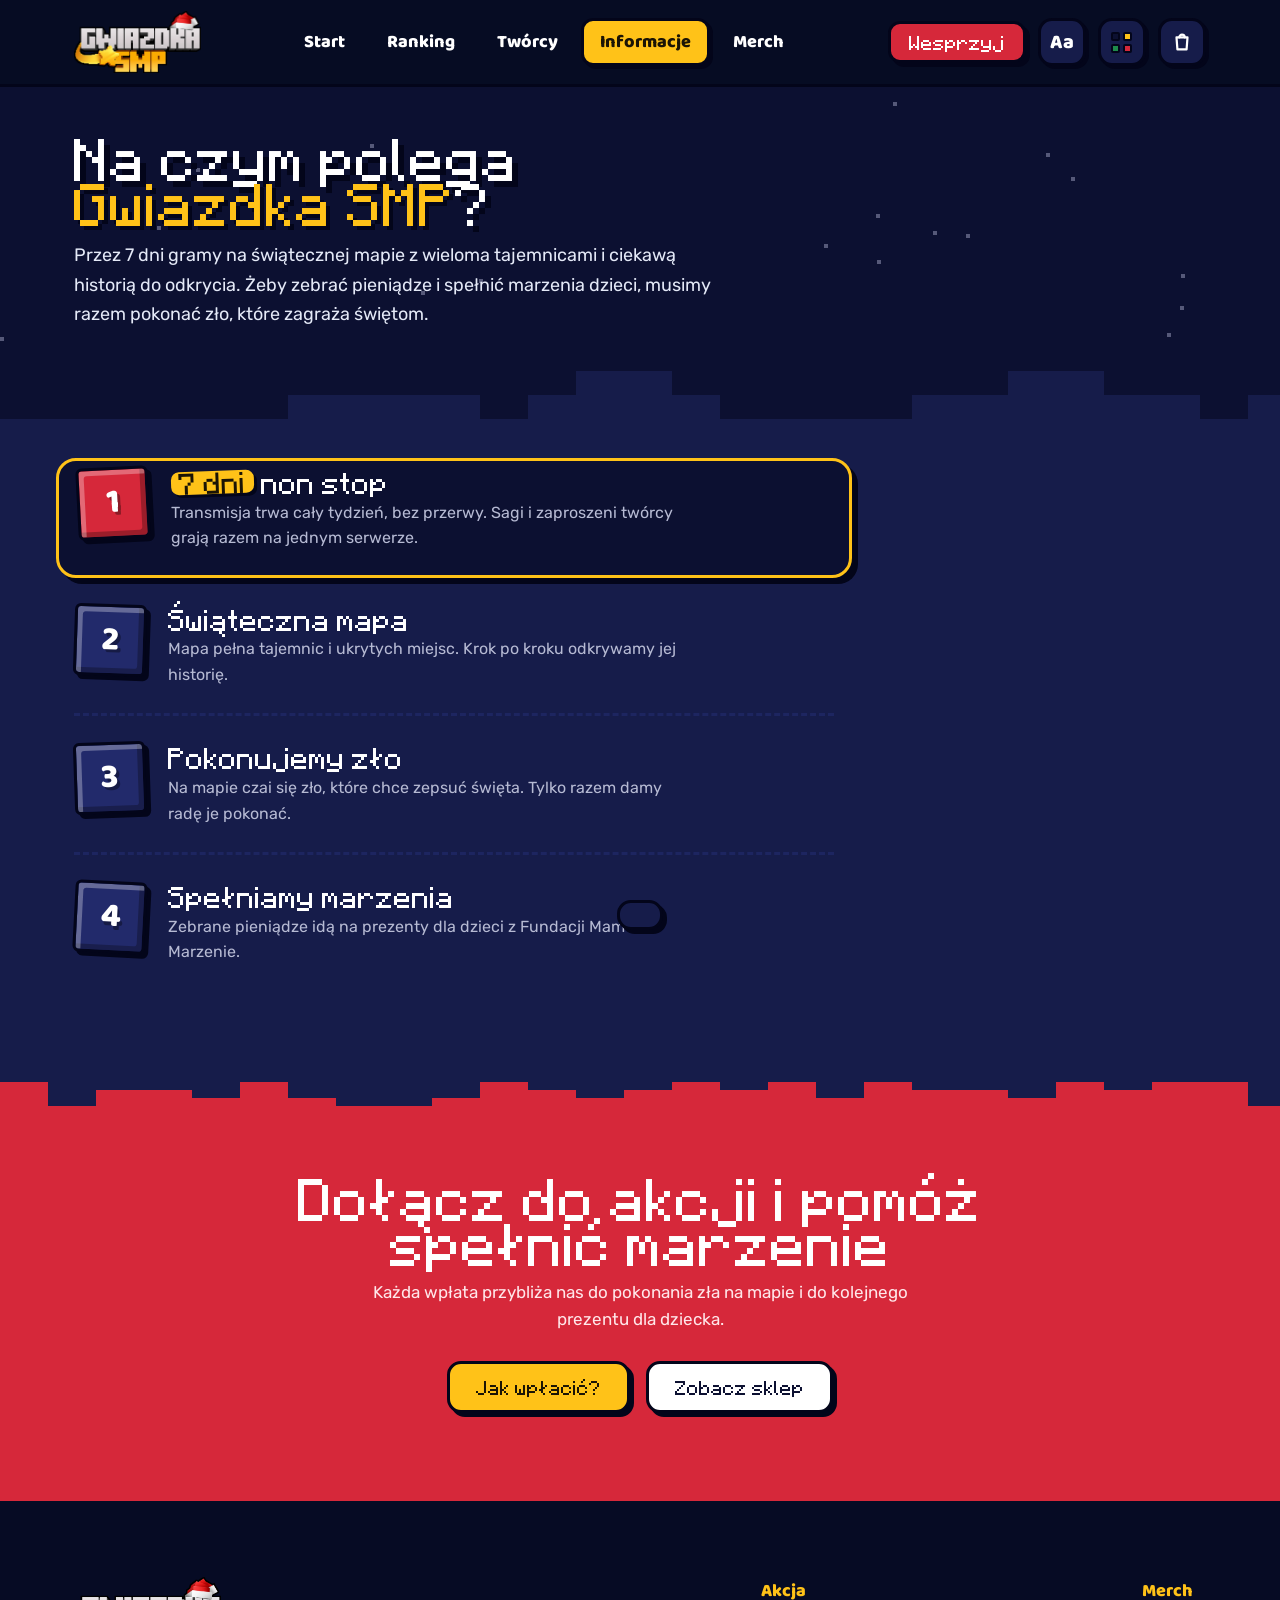
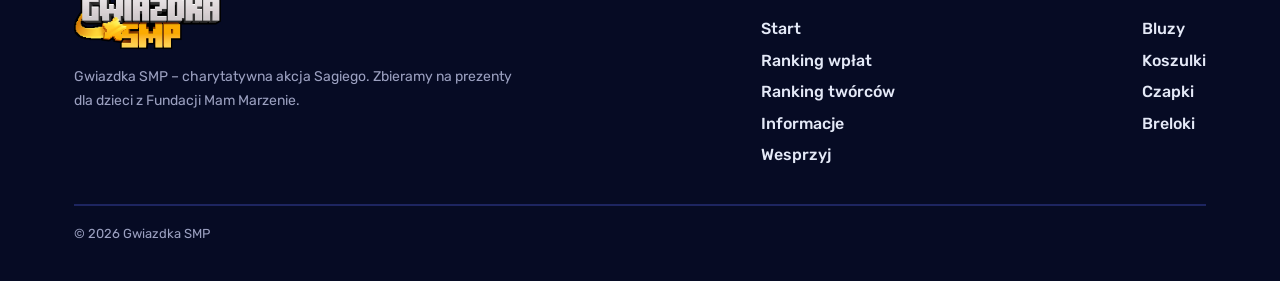
==== commit a01c7849: "Motywy kolorów, czcionki jak na sagi.store, prostsza przymierzalnia, złoty nagłówek startu Co-Author" ====
--- a/informacje.html
+++ b/informacje.html
@@ -9,9 +9,9 @@
 <link rel="icon" href="logo.webp">
 <link rel="preconnect" href="https://fonts.googleapis.com">
 <link rel="preconnect" href="https://fonts.gstatic.com" crossorigin>
-<link href="https://fonts.googleapis.com/css2?family=Baloo+2:wght@800&family=Rubik:wght@400;500;600;700&display=swap" rel="stylesheet">
-<link rel="stylesheet" href="styles.css?v=20261124l">
-<script>if(sessionStorage.getItem("wipe")&&!matchMedia("(prefers-reduced-motion: reduce)").matches)document.documentElement.classList.add("wipe-in");sessionStorage.removeItem("wipe");if(localStorage.getItem("gwiazdka-theme")==="light")document.documentElement.dataset.theme="light";setTimeout(function(){document.documentElement.classList.remove("wipe-in")},1500)</script>
+<link href="https://fonts.googleapis.com/css2?family=Baloo+2:wght@800&family=Poppins:wght@400;500;600;700&family=Rubik:wght@400;500;600;700&display=swap" rel="stylesheet">
+<link rel="stylesheet" href="styles.css?v=20261124s">
+<script>if(sessionStorage.getItem("wipe")&&!matchMedia("(prefers-reduced-motion: reduce)").matches)document.documentElement.classList.add("wipe-in");sessionStorage.removeItem("wipe");var t=localStorage.getItem("gwiazdka-theme");if(t&&t!=="dark")document.documentElement.dataset.theme=t;if(localStorage.getItem("gwiazdka-font")==="sagi")document.documentElement.dataset.font="sagi";setTimeout(function(){document.documentElement.classList.remove("wipe-in")},1500)</script>
 </head>
 <body>
 
@@ -27,10 +27,11 @@
     </nav>
     <div class="header__end">
       <a class="btn btn--red btn--sm" href="index.html#wesprzyj" data-link="donate">Wesprzyj</a>
-      <button class="icon-btn theme-btn" id="themeBtn" aria-label="Jasny motyw" aria-pressed="false">
-        <svg class="i-sun" viewBox="0 0 9 9" shape-rendering="crispEdges" aria-hidden="true"><path fill="currentColor" d="M3 3h3v3H3zM4 0h1v2H4zM4 7h1v2H4zM0 4h2v1H0zM7 4h2v1H7zM1 1h1v1H1zM7 1h1v1H7zM1 7h1v1H1zM7 7h1v1H7z"/></svg>
-        <svg class="i-moon" viewBox="0 0 9 9" shape-rendering="crispEdges" aria-hidden="true"><path fill="currentColor" d="M3 0h3v1H3zM2 1h2v1H2zM1 2h2v3H1zM1 5h3v1H1zM2 6h5v1H2zM3 7h4v1H3z"/></svg>
-      </button>
+      <button class="icon-btn font-btn" id="fontBtn" aria-label="Czcionki jak na sagi.store" aria-pressed="false"><span aria-hidden="true">Aa</span></button>
+      <div class="theme-wrap">
+        <button class="icon-btn theme-btn" id="themeBtn" aria-label="Kolory strony" aria-haspopup="true" aria-expanded="false" aria-controls="themes"><i aria-hidden="true"><b style="background:#0c1031"></b><b style="background:#ffc218"></b><b style="background:#1e8b4b"></b><b style="background:#d6283a"></b></i></button>
+        <div class="themes" id="themes" role="group" aria-label="Kolory strony" hidden></div>
+      </div>
       <a class="icon-btn" href="merch.html#koszyk" aria-label="Koszyk">
         <svg viewBox="0 0 24 24" fill="none" stroke="currentColor" stroke-width="2.4" stroke-linecap="round" stroke-linejoin="round"><path d="M6 7h12l-1 13H7L6 7z"/><path d="M9 7a3 3 0 0 1 6 0"/></svg>
         <span class="cart-count" id="cartCount" hidden>0</span>
@@ -46,7 +47,7 @@
 <section class="phead">
   <div class="sky" data-stars aria-hidden="true"></div>
   <div class="wrap phead__in">
-    <h1>Na czym polega Gwiazdka&nbsp;SMP?</h1>
+    <h1>Na czym polega <span class="gold">Gwiazdka&nbsp;SMP</span>?</h1>
     <p class="lead">Przez 7 dni gramy na świątecznej mapie z wieloma tajemnicami i ciekawą historią do odkrycia. Żeby zebrać pieniądze i spełnić marzenia dzieci, musimy razem pokonać zło, które zagraża świętom.</p>
   </div>
   <div class="ground" data-ground="#161c4a" aria-hidden="true"></div>
@@ -109,7 +110,7 @@
 
 <div class="toast" id="toast" role="status" aria-live="polite"></div>
 
-<script src="common.js?v=20261124l"></script>
+<script src="common.js?v=20261124s"></script>
 
 </body>
 </html>
--- a/styles.css
+++ b/styles.css
@@ -11,6 +11,17 @@
 :root{
   --bg:#0c1031;
   --bg-2:#161c4a;
+  --hdr:#060c23;     /* nagłówek */
+  --foot:#060b24;    /* stopka */
+  --tile:#1c2560;    /* kafelki statystyk, numery w rankingu, komórki tabel */
+  --block:#222a6b;   /* bloki: numery kroków, rozmiary */
+  --slot:#2a3482;    /* tło pod zdjęciem produktu */
+  --rule:#1d2560;    /* linie podziału */
+  --track:#0f1438;   /* tło pasków w rankingu */
+  --edge:#2f3a80;    /* obrysy pól i najechanie */
+  --sel:#1b2a7a;     /* zaznaczona opcja */
+  --deco-far:#10163e;  /* dalekie wzgórza */
+  --deco-tree:#131a47; /* choinki */
   --card:#0b1033;
   --line:#03051a;
   --snow:#ffffff;
@@ -26,6 +37,7 @@
   --blue:#2f6eef;
   --bronze:#e1915a;
   --disp:"Minecraft",system-ui,sans-serif;
+  --ds:1; /* mnożnik rozmiaru napisów w --disp; czcionka z gry jest ok. 1,5 raza większa niż Baloo przy tym samym rozmiarze */
   --num:"Baloo 2",system-ui,sans-serif;
   --body:"Rubik",system-ui,sans-serif;
   --pop:cubic-bezier(.3,1.6,.5,1);
@@ -41,7 +53,7 @@
 :focus-visible{outline:3px solid var(--gold);outline-offset:3px}
 
 /* krótki opis akcji pod logo; szczegóły są w zakładce Informacje */
-.hero__lead{margin-top:10px;max-width:620px;font-size:17px;line-height:1.55;color:var(--ice)}
+.hero__lead{margin-top:8px;max-width:1010px;font-size:15px;line-height:1.5;color:var(--muted)}
 .hero__lead a{font-weight:600;color:var(--gold);text-underline-offset:3px;white-space:nowrap}
 .hero__lead a:hover{color:#fff}
 /* ranking wpłat zaraz pod startem: wzgórza już przechodzą w kolor tej sekcji */
@@ -50,7 +62,8 @@
 /* nagłówek podstron (Informacje, Ranking twórców): wyrównany do lewej, bez wielkiego wycentrowanego hero */
 .phead{position:relative;overflow:hidden;background:var(--bg);padding:48px 0 96px}
 .phead__in{position:relative;z-index:1}
-.phead h1{font-family:var(--disp);font-weight:700;font-size:36px;line-height:1.25;text-shadow:6px 6px 0 var(--line);max-width:820px}
+.phead h1{font-family:var(--disp);font-weight:700;font-size:calc(36px*var(--ds));line-height:1.25;text-shadow:6px 6px 0 var(--line);max-width:820px}
+.phead h1 .gold{color:var(--gold);text-shadow:4px 4px 0 var(--line)}
 .phead .lead{margin-top:16px;max-width:640px;font-size:18px;color:var(--ice)}
 .rank--page{padding:40px 0 96px}
 .how--page{padding-top:24px}
@@ -62,7 +75,7 @@
 .btn{
   --c:var(--gold);--t:#1b1405;
   display:inline-flex;align-items:center;justify-content:center;gap:10px;min-height:52px;padding:0 26px;
-  font-family:var(--disp);font-weight:700;font-size:12px;line-height:1;text-decoration:none;white-space:nowrap;user-select:none;
+  font-family:var(--disp);font-weight:700;font-size:calc(12px*var(--ds));line-height:1;text-decoration:none;white-space:nowrap;user-select:none;
   color:var(--t);background:var(--c);border:3px solid var(--line);border-radius:14px;box-shadow:4px 4px 0 var(--line);
   transition:transform .12s ease,box-shadow .12s ease,filter .15s ease
 }
@@ -72,21 +85,21 @@
 .btn--white{--c:#fff;--t:var(--bg)}
 .btn--pine{--c:var(--pine);--t:#fff}
 .btn--blue{--c:var(--blue);--t:#fff}
-.btn--ghost{--c:transparent;--t:#fff;box-shadow:none;border-color:#2f3a80}
+.btn--ghost{--c:transparent;--t:#fff;box-shadow:none;border-color:var(--edge)}
 .btn--ghost:hover{border-color:var(--gold);color:var(--gold);box-shadow:none}
-.btn--sm{min-height:42px;padding:0 18px;font-size:12px;border-radius:12px}
+.btn--sm{min-height:42px;padding:0 18px;font-size:calc(12px*var(--ds));border-radius:12px}
 .btn[disabled]{--c:#2a3060;--t:var(--muted-2);box-shadow:none;transform:none;cursor:not-allowed}
 
-.chip{display:inline-flex;align-items:center;gap:8px;min-height:36px;padding:0 14px;border-radius:999px;background:var(--card);border:2px solid #262e66;font-size:13px;color:var(--muted)}
+.chip{display:inline-flex;align-items:center;gap:8px;min-height:36px;padding:0 14px;border-radius:999px;background:var(--card);border:2px solid var(--edge);font-size:13px;color:var(--muted)}
 .chip b{color:#fff;font-weight:700}
 .chip .y{color:var(--gold);font-weight:700}
-.h2{font-family:var(--disp);font-weight:700;font-size:36px;line-height:1.25}
+.h2{font-family:var(--disp);font-weight:700;font-size:calc(36px*var(--ds));line-height:1.25}
 .lead{margin-top:12px;max-width:620px;font-size:17px;line-height:1.65;color:var(--muted)}
 /* Wspólny motyw z Minecrafta: wypukły blok (jasna faza u góry i z lewej, ciemna u dołu i z prawej). */
 .bevel{box-shadow:inset 4px 4px 0 rgba(255,255,255,.32),inset -4px -4px 0 rgba(0,0,0,.28)}
 
 /* ---------- nagłówek ---------- */
-.header{position:sticky;top:0;z-index:50;background:#060c23;border-bottom:3px solid var(--line)}
+.header{position:sticky;top:0;z-index:50;background:var(--hdr);border-bottom:3px solid var(--line)}
 .header__in{display:flex;align-items:center;justify-content:space-between;gap:16px;height:84px}
 .logo{display:block;flex:none;transition:transform .25s var(--pop)}
 .logo:hover{transform:rotate(-3deg) scale(1.05)}
@@ -97,7 +110,7 @@
 .nav a.active{background:var(--gold);color:#1b1405;border-color:var(--line);box-shadow:3px 3px 0 var(--line)}
 .header__end{display:flex;align-items:center;gap:12px}
 .icon-btn{position:relative;width:48px;height:48px;flex:none;display:flex;align-items:center;justify-content:center;color:#fff;background:var(--bg-2);border:3px solid var(--line);border-radius:14px;box-shadow:3px 3px 0 var(--line);text-decoration:none;transition:transform .12s ease,box-shadow .12s ease,background .15s ease}
-.icon-btn:hover{transform:translate(2px,2px);box-shadow:1px 1px 0 var(--line);background:#222a63}
+.icon-btn:hover{transform:translate(2px,2px);box-shadow:1px 1px 0 var(--line);background:var(--block)}
 .icon-btn svg{width:22px;height:22px}
 .cart-count{position:absolute;right:-9px;top:-9px;min-width:24px;height:24px;padding:0 6px;display:flex;align-items:center;justify-content:center;font-family:var(--num);font-weight:800;font-size:14px;line-height:1;color:#fff;background:var(--red);border:2px solid var(--line);border-radius:999px}
 .cart-count[hidden]{display:none}
@@ -117,7 +130,7 @@
 
 /* ostatnie wpłaty obok licznika */
 .hero__in{position:relative;z-index:1;width:100%;max-width:1180px;margin:0 auto;padding:0 24px;display:flex;flex-direction:column;align-items:center}
-.hero h1{margin-top:14px;max-width:820px;font-family:var(--disp);font-weight:700;font-size:24px;line-height:1.25}
+.hero h1{margin-top:14px;max-width:1040px;font-family:var(--disp);font-weight:700;font-size:calc(30px*var(--ds));line-height:1.25;color:var(--gold);text-shadow:4px 4px 0 var(--line)}
 
 /* dwa osobne okna jak przechylone naklejki: kwota w lewo, wpłaty w prawo, lekko na siebie nachodzą */
 .duo{margin-top:44px;width:100%;display:grid;grid-template-columns:minmax(0,1fr) 380px;align-items:start}
@@ -126,7 +139,7 @@
 .box--feed{z-index:2;margin:56px 0 0 -26px;transform:rotate(3deg)}
 .box--sum:hover{transform:rotate(-.5deg) translateY(-4px)}
 .box--feed:hover{transform:rotate(1deg) translateY(-4px)}
-.tag{position:absolute;z-index:3;display:inline-flex;align-items:center;gap:10px;font-family:var(--disp);font-weight:700;font-size:12px;text-transform:uppercase;white-space:nowrap;border:3px solid var(--line);border-radius:14px;padding:7px 16px;box-shadow:4px 4px 0 var(--line)}
+.tag{position:absolute;z-index:3;display:inline-flex;align-items:center;gap:10px;font-family:var(--disp);font-weight:700;font-size:calc(12px*var(--ds));text-transform:uppercase;white-space:nowrap;border:3px solid var(--line);border-radius:14px;padding:7px 16px;box-shadow:4px 4px 0 var(--line)}
 .tag--live{left:28px;top:-24px;background:var(--red);color:#fff;transform:rotate(-4deg)}
 .tag--live .rec{background:#fff;box-shadow:0 0 0 3px var(--line)}
 .tag--live .rec::after{border-color:#fff}
@@ -139,7 +152,7 @@
 .box__for b{color:var(--gold)}
 /* statystyki jak sloty w ekwipunku */
 .stats{list-style:none;display:grid;grid-template-columns:repeat(3,minmax(0,1fr));gap:12px;margin-top:20px}
-.stats li{padding:10px 8px 9px;background:#1c2560;border:3px solid var(--line);border-radius:12px;box-shadow:inset 4px 4px 0 rgba(255,255,255,.08),inset -4px -4px 0 rgba(0,0,0,.3)}
+.stats li{padding:10px 8px 9px;background:var(--tile);border:3px solid var(--line);border-radius:12px;box-shadow:inset 4px 4px 0 rgba(255,255,255,.08),inset -4px -4px 0 rgba(0,0,0,.3)}
 .stats li:nth-child(2){transform:rotate(1deg)}
 .stats li:nth-child(odd){transform:rotate(-1deg)}
 .stats b{display:block;font-family:var(--num);font-weight:800;font-size:clamp(18px,1.9vw,24px);line-height:1.1;color:#fff;white-space:nowrap}
@@ -179,7 +192,7 @@
 .burst svg{width:20px;height:20px;vertical-align:-3px;margin-left:6px}
 @keyframes burst{0%{opacity:0;transform:translate(var(--bx,-50%),-80px) scale(.8) rotate(var(--br,0deg))}20%{opacity:1;transform:translate(var(--bx,-50%),-52px) scale(1.06) rotate(var(--br,0deg))}62%{opacity:1;transform:translate(var(--bx,-50%),6px) scale(1) rotate(0)}100%{opacity:0;transform:translate(var(--bx,-50%),46px) scale(.45)}}
 .hero__btns{display:flex;justify-content:center;flex-wrap:wrap;gap:16px;margin-top:22px}
-.hero__btns .btn{min-height:58px;padding:0 30px;font-size:18px}
+.hero__btns .btn{min-height:58px;padding:0 30px;font-size:calc(18px*var(--ds))}
 
 /* ---------- jak to działa ---------- */
 .how{position:relative;background:var(--bg-2);padding:32px 0 88px}
@@ -187,22 +200,22 @@
 .how__head{position:sticky;top:120px}
 .how__head .lead+.lead{margin-top:14px}
 .steps{list-style:none;display:flex;flex-direction:column}
-.step{display:grid;grid-template-columns:72px minmax(0,1fr);gap:22px;align-items:start;padding:26px 0;border-bottom:3px dashed #2a3270}
+.step{display:grid;grid-template-columns:72px minmax(0,1fr);gap:22px;align-items:start;padding:26px 0;border-bottom:3px dashed var(--rule)}
 .step:first-child{padding-top:6px}
 .step:last-child{border-bottom:0}
-.step__n{width:72px;height:72px;display:grid;place-items:center;font-family:var(--num);font-weight:800;font-size:34px;color:#fff;text-shadow:3px 3px 0 rgba(0,0,0,.35);background:#222a6b;border:3px solid var(--line);border-radius:6px;box-shadow:4px 4px 0 var(--line),inset 5px 5px 0 rgba(255,255,255,.3),inset -5px -5px 0 rgba(0,0,0,.28);transform:rotate(var(--r,0deg));transition:transform .3s var(--pop)}
+.step__n{width:72px;height:72px;display:grid;place-items:center;font-family:var(--num);font-weight:800;font-size:34px;color:#fff;text-shadow:3px 3px 0 rgba(0,0,0,.35);background:var(--block);border:3px solid var(--line);border-radius:6px;box-shadow:4px 4px 0 var(--line),inset 5px 5px 0 rgba(255,255,255,.3),inset -5px -5px 0 rgba(0,0,0,.28);transform:rotate(var(--r,0deg));transition:transform .3s var(--pop)}
 .step:hover .step__n{transform:rotate(0) scale(1.06)}
 .step--key{margin:0 -18px;padding:24px 18px;background:var(--bg);border:3px solid var(--gold);border-radius:20px;box-shadow:6px 6px 0 var(--line)}
-.step--key h3{font-size:24px}
+.step--key h3{font-size:calc(24px*var(--ds))}
 .step--key .step__n{background:var(--red)}
 .step h3 mark{background:none;color:#1b1405;padding:0 8px;background:var(--gold);border-radius:8px;box-shadow:3px 3px 0 var(--line);display:inline-block;transform:rotate(-2deg)}
-.step h3{font-family:var(--disp);font-weight:700;font-size:18px;line-height:1.25;margin-top:4px}
+.step h3{font-family:var(--disp);font-weight:700;font-size:calc(18px*var(--ds));line-height:1.25;margin-top:4px}
 .step p{margin-top:6px;color:var(--muted);font-size:16px;line-height:1.6;max-width:520px}
 
 /* ---------- ranking ---------- */
 .rank{position:relative;background:var(--bg-2);padding:104px 0 88px}
 .rank .row{background:var(--bg)}
-.rank .row__track{background:#070b26}
+.rank .row__track{background:var(--track)}
 .rank__head{display:flex;align-items:flex-end;justify-content:space-between;flex-wrap:wrap;gap:16px 32px}
 .rank__head .btn{flex:none}
 .rank__grid{margin-top:48px}
@@ -215,8 +228,8 @@
 .champ--2{--c:#e4e9f7}
 .champ--3{--c:#f0a46a}
 .champ--1::after{content:"";position:absolute;top:-30%;bottom:-30%;left:-30%;width:18%;background:rgba(255,255,255,.45);transform:skewX(-20deg);animation:shine 3.6s ease-in-out infinite;pointer-events:none}
-.champ__place{grid-area:p;font-family:var(--disp);font-weight:700;font-size:42px;line-height:.85;color:var(--line);text-shadow:4px 4px 0 rgba(255,255,255,.45);min-width:46px;text-align:center}
-.champ--1 .champ__place{font-size:66px;min-width:70px}
+.champ__place{grid-area:p;font-family:var(--disp);font-weight:700;font-size:calc(42px*var(--ds));line-height:.85;color:var(--line);text-shadow:4px 4px 0 rgba(255,255,255,.45);min-width:46px;text-align:center}
+.champ--1 .champ__place{font-size:calc(66px*var(--ds));min-width:70px}
 .champ__info{grid-area:i;min-width:0}
 .champ__name{font-family:var(--num);font-weight:800;font-size:24px;line-height:1.1;white-space:nowrap;overflow:hidden;text-overflow:ellipsis}
 .champ--1 .champ__name{font-size:clamp(30px,3vw,42px)}
@@ -230,11 +243,11 @@
 .list{list-style:none;margin-top:36px;display:grid;grid-template-columns:repeat(2,minmax(0,1fr));grid-template-rows:repeat(9,auto);grid-auto-flow:column;gap:12px 24px}
 .row{position:relative;display:grid;grid-template-columns:44px minmax(0,1fr) auto;align-items:center;gap:16px;background:var(--bg-2);border:3px solid var(--line);border-radius:16px;box-shadow:4px 4px 0 var(--line);padding:9px 20px 9px 12px}
 .row.hit{animation:rowHit 1s var(--out)}
-@keyframes rowHit{0%{background:#2a3580}100%{background:var(--bg)}}
-.row__n{width:40px;height:40px;display:grid;place-items:center;font-family:var(--num);font-weight:800;font-size:18px;color:var(--gold);background:#1c2560;border:2px solid var(--line);border-radius:6px;box-shadow:inset 3px 3px 0 rgba(255,255,255,.12),inset -3px -3px 0 rgba(0,0,0,.35)}
+@keyframes rowHit{0%{background:var(--edge)}100%{background:var(--bg)}}
+.row__n{width:40px;height:40px;display:grid;place-items:center;font-family:var(--num);font-weight:800;font-size:18px;color:var(--gold);background:var(--tile);border:2px solid var(--line);border-radius:6px;box-shadow:inset 3px 3px 0 rgba(255,255,255,.12),inset -3px -3px 0 rgba(0,0,0,.35)}
 .row__name{font-weight:700;font-size:16px;line-height:1.2;white-space:nowrap;overflow:hidden;text-overflow:ellipsis}
 /* pasek jak pasek doświadczenia (XP) z Minecrafta: segmenty i jasna górna krawędź */
-.row__track{margin-top:7px;height:12px;background:#0f1438;border:2px solid var(--line);overflow:hidden}
+.row__track{margin-top:7px;height:12px;background:var(--track);border:2px solid var(--line);overflow:hidden}
 .row__bar{height:100%;background:linear-gradient(rgba(255,255,255,.4) 0 3px,transparent 3px) ,var(--gold);transition:width .8s var(--out);
   -webkit-mask:repeating-linear-gradient(90deg,#000 0 22px,transparent 22px 25px);mask:repeating-linear-gradient(90deg,#000 0 22px,transparent 22px 25px)}
 .row__amt{font-family:var(--num);font-weight:800;font-size:19px;white-space:nowrap;text-align:right;min-width:96px}
@@ -248,7 +261,7 @@
 .mband__grid{display:grid;grid-template-columns:minmax(0,5fr) minmax(0,7fr);gap:40px 48px;align-items:center}
 .mband__text{min-width:0}
 .mtitle{font-family:var(--num);font-weight:800;font-size:clamp(22px,2.4vw,30px);letter-spacing:.14em;text-transform:uppercase;line-height:1.05;color:#fff;text-shadow:3px 3px 0 var(--line)}
-.mtitle span{display:block;margin-top:6px;font-family:var(--disp);font-weight:700;text-transform:none;font-size:36px;line-height:1.25;color:var(--gold);text-shadow:6px 6px 0 var(--line)}
+.mtitle span{display:block;margin-top:6px;font-family:var(--disp);font-weight:700;text-transform:none;font-size:calc(36px*var(--ds));line-height:1.25;color:var(--gold);text-shadow:6px 6px 0 var(--line)}
 .mband .lead{font-size:18px;color:var(--ice)}
 .mband .btn{margin-top:22px}
 .mband .lead{margin-top:14px}
@@ -278,7 +291,7 @@
 .flow__item[data-pos="-2"]{opacity:0;transform:translateX(-420px) scale(.3)}
 .flow:hover .flow__item[data-pos="0"]{transform:scale(1.05) rotate(-3deg)}
 .flow__label{display:flex;flex-direction:column;align-items:center;gap:2px;margin-top:14px;text-align:center}
-.flow__name{font-family:var(--disp);font-weight:700;font-size:24px;text-shadow:3px 3px 0 var(--line)}
+.flow__name{font-family:var(--disp);font-weight:700;font-size:calc(24px*var(--ds));text-shadow:3px 3px 0 var(--line)}
 .flow__price{font-family:var(--num);font-weight:800;font-size:22px;color:var(--gold)}
 .flow__name.in,.flow__price.in{animation:labelIn .6s var(--pop)}
 @keyframes labelIn{from{opacity:0;transform:translateY(10px)}}
@@ -293,7 +306,7 @@
 
 
 /* ---------- stopka ---------- */
-.footer{position:relative;background:#060b24;padding:76px 0 36px}
+.footer{position:relative;background:var(--foot);padding:76px 0 36px}
 .footer__cols{display:flex;flex-wrap:wrap;justify-content:space-between;gap:36px 56px}
 .footer__brand{flex:1 1 300px;max-width:440px}
 .footer__brand img{height:72px;width:auto}
@@ -302,7 +315,7 @@
 .footer ul{list-style:none;margin-top:10px;display:flex;flex-direction:column;gap:6px}
 .footer ul a{text-decoration:none;font-weight:500;color:var(--ice)}
 .footer ul a:hover{color:#fff;text-decoration:underline;text-underline-offset:4px}
-.footer__bottom{margin-top:36px;padding-top:18px;border-top:2px solid #1a2150;font-size:13px;color:var(--muted-2)}
+.footer__bottom{margin-top:36px;padding-top:18px;border-top:2px solid var(--rule);font-size:13px;color:var(--muted-2)}
 
 /* ---------- toast ---------- */
 .toast{position:fixed;left:50%;bottom:24px;z-index:120;transform:translate(-50%,180%);max-width:calc(100% - 32px);background:var(--bg-2);color:#fff;border:3px solid var(--line);border-radius:14px;box-shadow:4px 4px 0 var(--line);padding:12px 20px;font-weight:600;font-size:15px;transition:transform .35s var(--pop)}
@@ -316,10 +329,10 @@
 @keyframes comet{0%{transform:translate(-20vw,0);opacity:0}8%{opacity:.55}55%{opacity:.55}70%{transform:translate(110vw,90px);opacity:0}100%{transform:translate(110vw,90px);opacity:0}}
 .phero__in{position:relative;z-index:1;display:flex;flex-direction:column;align-items:center;text-align:center}
 .phero__kicker{font-family:var(--num);font-weight:800;font-size:clamp(20px,2.2vw,28px);letter-spacing:.12em;text-transform:uppercase;color:#fff;text-shadow:3px 3px 0 var(--line)}
-.phero h1{margin-top:2px;font-family:var(--disp);font-weight:700;font-size:60px;line-height:1.25;color:var(--gold);text-shadow:7px 7px 0 var(--line)}
+.phero h1{margin-top:2px;font-family:var(--disp);font-weight:700;font-size:calc(60px*var(--ds));line-height:1.25;color:var(--gold);text-shadow:7px 7px 0 var(--line)}
 .phero__text{margin-top:14px;max-width:560px;font-size:16px;font-weight:500;color:var(--muted)}
 .filters{display:flex;flex-wrap:wrap;gap:10px}
-.filter{min-height:48px;padding:0 20px;font-family:var(--disp);font-weight:700;font-size:12px;color:#fff;background:var(--bg);border:3px solid var(--line);border-radius:12px;box-shadow:3px 3px 0 var(--line);transition:transform .12s ease,box-shadow .12s ease,background .15s}
+.filter{min-height:48px;padding:0 20px;font-family:var(--disp);font-weight:700;font-size:calc(12px*var(--ds));color:#fff;background:var(--bg);border:3px solid var(--line);border-radius:12px;box-shadow:3px 3px 0 var(--line);transition:transform .12s ease,box-shadow .12s ease,background .15s}
 .filter:hover{transform:translate(2px,2px);box-shadow:1px 1px 0 var(--line)}
 .filter[aria-pressed=true]{background:var(--blue);color:#fff}
 dialog{border:0;padding:0;background:none;color:#fff;max-width:none;max-height:none}
@@ -328,21 +341,21 @@
 .sizetab caption{text-align:left;font-family:var(--num);font-weight:800;font-size:17px;margin-bottom:8px}
 .sizetab th,.sizetab td{border:2px solid var(--line);padding:6px 4px}
 .sizetab th{background:var(--card);color:var(--gold);font-weight:700}
-.sizetab td{background:#1b2257}
+.sizetab td{background:var(--tile)}
 
 .drawer{margin:0 0 0 auto;height:100dvh;width:min(440px,100vw);background:var(--bg-2);border-left:3px solid var(--line);flex-direction:column}
 .drawer[open]{display:flex;animation:drawerIn .35s var(--out)}
 @keyframes drawerIn{from{transform:translateX(100%)}}
 .drawer__head{display:flex;align-items:center;justify-content:space-between;padding:20px 22px;border-bottom:3px solid var(--line)}
-.drawer__head h2{font-family:var(--disp);font-weight:700;font-size:18px}
+.drawer__head h2{font-family:var(--disp);font-weight:700;font-size:calc(18px*var(--ds))}
 .drawer__items{flex:1;overflow:auto;padding:18px 22px;list-style:none;display:flex;flex-direction:column;gap:14px}
 .ci{display:grid;grid-template-columns:72px minmax(0,1fr) auto;gap:12px;align-items:center;background:var(--card);border:3px solid var(--line);border-radius:16px;box-shadow:3px 3px 0 var(--line);padding:10px}
-.ci img{width:72px;height:72px;object-fit:contain;padding:6px;background:#2a3482;border:2px solid var(--line);border-radius:10px}
+.ci img{width:72px;height:72px;object-fit:contain;padding:6px;background:var(--slot);border:2px solid var(--line);border-radius:10px}
 .ci b{display:block;font-family:var(--num);font-weight:800;font-size:17px;line-height:1.15}
 .ci small{font-size:13px;color:var(--muted-2)}
 .qty{display:flex;align-items:center;gap:6px;margin-top:6px}
-.qty button{width:30px;height:30px;border:2.5px solid var(--line);border-radius:8px;background:var(--bg-2);font-family:var(--disp);font-weight:700;font-size:12px;line-height:1}
-.qty button:hover{background:#222a63}
+.qty button{width:30px;height:30px;border:2.5px solid var(--line);border-radius:8px;background:var(--bg-2);font-family:var(--disp);font-weight:700;font-size:calc(12px*var(--ds));line-height:1}
+.qty button:hover{background:var(--block)}
 .qty span{min-width:22px;text-align:center;font-weight:700}
 .ci__price{font-family:var(--num);font-weight:800;font-size:18px;color:var(--gold);white-space:nowrap;text-align:right}
 .ci__rm{display:block;margin:6px 0 0 auto;font-size:12px;color:var(--muted-2);text-decoration:underline}
@@ -350,7 +363,7 @@
 .drawer__foot{padding:18px 22px 22px;border-top:3px solid var(--line);background:var(--card)}
 .drawer__sum{display:flex;justify-content:space-between;align-items:baseline;font-family:var(--num);font-weight:800;font-size:24px}
 .drawer__sum span:last-child{font-family:var(--num);font-weight:800;color:var(--gold)}
-.drawer__foot .btn{margin-top:14px;width:100%;min-height:56px;font-size:18px}
+.drawer__foot .btn{margin-top:14px;width:100%;min-height:56px;font-size:calc(18px*var(--ds))}
 
 /* wejście na stronę merchu: napisy wskakują po kolei */
 .phero__in>*{animation:heroIn .7s var(--pop) both}
@@ -364,16 +377,12 @@
 .room__head{display:flex;align-items:flex-end;justify-content:space-between;flex-wrap:wrap;gap:18px 24px;margin-bottom:32px}
 .room__box{display:grid;grid-template-columns:minmax(0,1.2fr) minmax(0,1fr);background:var(--bg);border:4px solid var(--line);border-radius:30px;box-shadow:10px 10px 0 var(--line)}
 
-.stage{position:relative;min-height:680px;border-right:4px solid var(--line);border-radius:26px 0 0 26px;overflow:hidden;cursor:grab;touch-action:pan-y;user-select:none;-webkit-user-select:none;
-  background:radial-gradient(46% 40% at 50% 47%,rgba(96,140,255,.42),rgba(47,110,239,0) 74%),linear-gradient(#0c1031 0 70%,#111843 70%)}
+.stage{position:relative;min-height:620px;border-right:4px solid var(--line);border-radius:26px 0 0 26px;overflow:hidden;cursor:grab;touch-action:pan-y;user-select:none;-webkit-user-select:none;background:#fff}
 .stage:focus-visible{outline-offset:-6px}
 .stage.is-grab{cursor:grabbing}
-/* snop światła z góry i spoiny bloków na podłodze */
-.stage::before{content:"";position:absolute;left:50%;top:0;width:620px;height:84%;transform:translateX(-50%);background:linear-gradient(rgba(255,236,170,.17),rgba(255,236,170,0) 85%);clip-path:polygon(42% 0,58% 0,90% 100%,10% 100%);pointer-events:none}
-.stage::after{content:"";position:absolute;left:0;right:0;top:70%;bottom:0;border-top:3px solid #1d2560;background:repeating-linear-gradient(90deg,transparent 0 61px,rgba(3,5,26,.45) 61px 64px);pointer-events:none}
-
-.stage__scene{position:absolute;left:0;right:0;top:40px;bottom:118px;z-index:1;display:flex;flex-direction:column;align-items:center;justify-content:flex-end}
-.spin{position:relative;z-index:2;width:470px;height:470px;margin-bottom:-12px;perspective:1100px;pointer-events:none}
+
+.stage__scene{position:absolute;left:0;right:0;top:40px;bottom:64px;z-index:1;display:flex;flex-direction:column;align-items:center;justify-content:flex-end}
+.spin{position:relative;z-index:2;width:470px;height:470px;margin-bottom:-8px;perspective:1100px;pointer-events:none}
 .spin__card{position:absolute;inset:0;transform-style:preserve-3d;will-change:transform}
 /* płótno 3D jest większe od pola produktu, żeby przy obrocie i falowaniu nic się nie ucięło */
 .spin__gl{position:absolute;left:-70px;top:-60px;width:calc(100% + 140px);height:calc(100% + 74px);pointer-events:none}
@@ -387,53 +396,36 @@
 .is-sold .face{filter:grayscale(1) brightness(.75)}
 .is-sold .edge{filter:grayscale(1) brightness(.25)}
 
-/* podest jak blok: jaśniejszy wierzch, ciemniejszy przód z wygrawerowanym napisem */
-.ped{position:relative;width:380px;height:78px}
-.ped__top{position:absolute;left:0;right:0;top:0;height:20px;background:#3a47a8;border:3px solid var(--line);border-bottom:0;border-radius:8px 8px 0 0;box-shadow:inset 0 3px 0 rgba(255,255,255,.18)}
-.ped__front{position:absolute;left:0;right:0;top:20px;bottom:0;display:flex;align-items:center;justify-content:center;background:#222a6b;border:3px solid var(--line);border-radius:0 0 8px 8px;box-shadow:inset 4px 0 0 rgba(255,255,255,.08),inset -4px -4px 0 rgba(0,0,0,.28),0 10px 0 rgba(3,5,26,.55)}
-.ped__shadow{position:absolute;z-index:1;left:50%;top:5px;width:280px;height:12px;margin-left:-140px;background:rgba(3,5,26,.55);border-radius:50%}
-.ped.is-hit{animation:pedHit .32s ease-out}
-@keyframes pedHit{40%{transform:translateY(4px)}}
-.puff{position:absolute;z-index:3;top:4px;left:50%;width:10px;height:10px;background:#9ba0c0;opacity:0;pointer-events:none}
-.ped.is-hit .puff{animation:puff .55s ease-out}
-.ped.is-hit .puff:nth-of-type(1){--x:-150px;--y:-26px}
-.ped.is-hit .puff:nth-of-type(2){--x:-100px;--y:-40px;width:8px;height:8px}
-.ped.is-hit .puff:nth-of-type(3){--x:96px;--y:-38px;width:8px;height:8px}
-.ped.is-hit .puff:nth-of-type(4){--x:142px;--y:-24px}
-@keyframes puff{0%{opacity:.9;transform:translate(calc(var(--x)*.55),0)}100%{opacity:0;transform:translate(var(--x),var(--y))}}
-
-.stage__sold{position:absolute;z-index:3;left:50%;top:26px;font-family:var(--disp);font-weight:700;font-size:18px;color:#fff;background:var(--red);border:3px solid var(--line);border-radius:12px;padding:4px 16px;box-shadow:4px 4px 0 var(--line);transform:translateX(-50%) rotate(-3deg)}
+
+.shadow{position:relative;z-index:1;display:block;width:300px;height:26px;background:radial-gradient(closest-side,rgba(12,16,49,.22),rgba(12,16,49,0))}
+.stage__sold{position:absolute;z-index:3;left:50%;top:26px;font-family:var(--disp);font-weight:700;font-size:calc(18px*var(--ds));color:#fff;background:var(--red);border:3px solid var(--line);border-radius:12px;padding:4px 16px;box-shadow:4px 4px 0 var(--line);transform:translateX(-50%) rotate(-3deg)}
 .stage__sold[hidden]{display:none}
-.stage__hint{position:absolute;z-index:3;right:22px;top:24px;font-family:var(--disp);font-weight:700;font-size:12px;color:#0c1031;background:#fff;border:3px solid var(--line);border-radius:10px;padding:5px 12px;box-shadow:3px 3px 0 var(--line);transform:rotate(3deg);transition:opacity .3s ease,transform .3s ease;pointer-events:none}
-.stage__hint.is-gone{opacity:0;transform:rotate(3deg) scale(.85)}
-.is-sold .stage__hint{display:none}
+.stage__hint{position:absolute;z-index:3;left:0;right:0;bottom:22px;text-align:center;font-size:14px;color:#7a809f;pointer-events:none;transition:opacity .4s ease}
+.stage__hint.is-gone{opacity:0}
 .stage__arrow{position:absolute;z-index:3;top:calc(50% - 60px);display:grid;place-items:center;width:54px;height:54px;color:#fff;background:var(--bg-2);border:3px solid var(--line);border-radius:14px;box-shadow:4px 4px 0 var(--line);transition:transform .12s ease,box-shadow .12s ease,background .15s}
 .stage__arrow svg{width:24px;height:24px}
+.stage .stage__arrow{color:#0c1031;background:#fff}
+.stage .stage__arrow:hover{color:#fff;background:var(--blue)}
 .stage__arrow:hover{background:var(--blue);transform:translate(2px,2px);box-shadow:2px 2px 0 var(--line)}
 .stage__arrow--prev{left:20px}
 .stage__arrow--next{right:20px}
-.views{position:absolute;z-index:3;left:0;right:0;bottom:30px;display:flex;justify-content:center;gap:8px}
-.views[hidden]{display:none}
-.views button{min-height:46px;padding:0 18px;font-family:var(--disp);font-weight:700;font-size:12px;color:var(--ice);background:var(--bg-2);border:3px solid var(--line);border-radius:10px;box-shadow:3px 3px 0 var(--line);transition:transform .12s ease,box-shadow .12s ease,background .15s}
-.views button:hover{transform:translate(2px,2px);box-shadow:1px 1px 0 var(--line)}
-.views button[aria-pressed=true]{background:var(--blue);color:#fff}
 
 .info{display:flex;flex-direction:column;min-width:0;padding:44px 42px 38px}
-.info__badge{align-self:flex-start;margin-bottom:-4px;font-family:var(--disp);font-weight:700;font-size:12px;line-height:1.3;color:#fff;background:var(--red);border:3px solid var(--line);border-radius:9px;padding:2px 11px;box-shadow:2px 2px 0 var(--line);transform:rotate(-2deg)}
-.info__name{margin-top:14px;font-family:var(--disp);font-weight:700;font-size:36px;line-height:1.25;text-shadow:3px 3px 0 var(--line)}
+.info__badge{align-self:flex-start;margin-bottom:-4px;font-family:var(--disp);font-weight:700;font-size:calc(12px*var(--ds));line-height:1.3;color:#fff;background:var(--red);border:3px solid var(--line);border-radius:9px;padding:2px 11px;box-shadow:2px 2px 0 var(--line);transform:rotate(-2deg)}
+.info__name{margin-top:14px;font-family:var(--disp);font-weight:700;font-size:calc(36px*var(--ds));line-height:1.25;text-shadow:3px 3px 0 var(--line)}
 .info__price{margin-top:12px;font-family:var(--num);font-weight:800;font-size:40px;line-height:1;color:var(--gold)}
 .info__price.is-sold{color:var(--muted-2);text-decoration:line-through;text-decoration-thickness:3px}
 .info__desc{margin-top:16px;font-size:17px;line-height:1.6;color:var(--muted)}
-.info__spec{display:grid;grid-template-columns:repeat(2,minmax(0,1fr));gap:12px 20px;margin-top:20px;padding-top:16px;border-top:3px solid #1d2560}
+.info__spec{display:grid;grid-template-columns:repeat(2,minmax(0,1fr));gap:12px 20px;margin-top:20px;padding-top:16px;border-top:3px solid var(--rule)}
 .info__spec dt{font-size:13px;color:var(--muted-2)}
 .info__spec dd{font-size:16px;font-weight:600;line-height:1.35;color:var(--ice)}
 .info__row{display:flex;align-items:baseline;justify-content:space-between;gap:12px;margin-top:22px}
-.info__lab{font-family:var(--disp);font-weight:700;font-size:12px}
+.info__lab{font-family:var(--disp);font-weight:700;font-size:calc(12px*var(--ds))}
 .info__tab{font-family:var(--num);font-weight:800;font-size:14px;color:var(--muted);text-decoration:underline;text-underline-offset:3px}
 .info__tab:hover,.info__tab[aria-expanded=true]{color:#fff}
 .sizes{display:grid;grid-template-columns:repeat(6,minmax(0,1fr));gap:8px;margin-top:10px}
-.size{height:52px;font-family:var(--num);font-weight:800;font-size:16px;color:#fff;background:#222a6b;border:3px solid var(--line);border-radius:8px;box-shadow:inset 3px 3px 0 rgba(255,255,255,.12),inset -3px -3px 0 rgba(0,0,0,.3),0 4px 0 var(--line);transition:transform .1s ease,box-shadow .1s ease,background .15s}
-.size:hover:not([disabled]){background:#2d3790}
+.size{height:52px;font-family:var(--num);font-weight:800;font-size:16px;color:#fff;background:var(--block);border:3px solid var(--line);border-radius:8px;box-shadow:inset 3px 3px 0 rgba(255,255,255,.12),inset -3px -3px 0 rgba(0,0,0,.3),0 4px 0 var(--line);transition:transform .1s ease,box-shadow .1s ease,background .15s}
+.size:hover:not([disabled]){background:var(--edge)}
 .size[aria-pressed=true]{background:var(--blue);transform:translateY(3px);box-shadow:inset 3px 3px 0 rgba(255,255,255,.25),inset -3px -3px 0 rgba(0,0,0,.25),0 1px 0 var(--line)}
 .size[disabled]{opacity:.4;cursor:not-allowed}
 /* tabela rozmiarów rozwija się płynnie: wysokość przez grid 0fr → 1fr, tabela lekko zjeżdża */
@@ -445,17 +437,17 @@
 .info .sizetab{margin-top:12px}
 .info .sizetab caption{font-size:14px;color:var(--muted)}
 .info__hint{min-height:22px;margin-top:auto;padding-top:14px;font-size:14px;font-weight:600;color:#ff8d98}
-.info__buy{width:100%;min-height:64px;margin-top:6px;font-size:18px}
+.info__buy{width:100%;min-height:64px;margin-top:6px;font-size:calc(18px*var(--ds))}
 
 .rail{list-style:none;display:grid;grid-template-columns:repeat(7,minmax(0,1fr));gap:16px;margin-top:34px}
 .rail li[hidden]{display:none}
 .slot{display:flex;flex-direction:column;align-items:center;gap:6px;width:100%;text-align:center}
-.slot__pic{position:relative;display:block;width:100%;aspect-ratio:1;margin-bottom:4px;background:#2a3482;border:3px solid var(--line);border-radius:16px;box-shadow:4px 4px 0 var(--line),inset 0 -12px 0 rgba(3,5,26,.22);transition:transform .25s var(--pop),box-shadow .2s ease,background .2s ease}
+.slot__pic{position:relative;display:block;width:100%;aspect-ratio:1;margin-bottom:4px;background:var(--slot);border:3px solid var(--line);border-radius:16px;box-shadow:4px 4px 0 var(--line),inset 0 -12px 0 rgba(3,5,26,.22);transition:transform .25s var(--pop),box-shadow .2s ease,background .2s ease}
 .slot__pic img{position:absolute;inset:14%;width:72%;height:72%;object-fit:contain;transition:transform .3s var(--pop)}
 .slot:hover .slot__pic{transform:translateY(-4px)}
 .slot:hover .slot__pic img{transform:scale(1.08) rotate(-4deg)}
 .slot[aria-current=true] .slot__pic{background:var(--blue);transform:translateY(-6px) rotate(-3deg);box-shadow:6px 8px 0 var(--line),inset 0 -12px 0 rgba(3,5,26,.22)}
-.slot__name{font-family:var(--disp);font-weight:600;font-size:12px;line-height:1.25;color:var(--muted)}
+.slot__name{font-family:var(--disp);font-weight:600;font-size:calc(12px*var(--ds));line-height:1.25;color:var(--muted)}
 .slot:hover .slot__name,.slot[aria-current=true] .slot__name{color:#fff}
 .slot__price{font-family:var(--num);font-weight:800;font-size:17px;line-height:1;color:var(--gold)}
 .slot--sold .slot__pic img{filter:grayscale(1);opacity:.5}
@@ -471,17 +463,17 @@
 
 /* ---------- płatność: formularz po lewej, podsumowanie przyklejone po prawej ---------- */
 .pay{background:var(--bg-2);padding:34px 0 96px;min-height:calc(100svh - 84px)}
-.pay__back{display:inline-flex;align-items:center;gap:10px;font-family:var(--disp);font-weight:700;font-size:12px;color:var(--muted);text-decoration:none}
+.pay__back{display:inline-flex;align-items:center;gap:10px;font-family:var(--disp);font-weight:700;font-size:calc(12px*var(--ds));color:var(--muted);text-decoration:none}
 .pay__back svg{width:16px;height:16px}
 .pay__back:hover{color:#fff}
-.pay__title{margin-top:14px;font-family:var(--disp);font-weight:700;font-size:36px;line-height:1.25;text-shadow:5px 5px 0 var(--line)}
+.pay__title{margin-top:14px;font-family:var(--disp);font-weight:700;font-size:calc(36px*var(--ds));line-height:1.25;text-shadow:5px 5px 0 var(--line)}
 .pay__empty{margin-top:34px;display:flex;flex-direction:column;align-items:flex-start;gap:18px;font-size:18px;color:var(--muted)}
 .pay__empty[hidden],.pay__grid[hidden]{display:none}
 .pay__grid{display:grid;grid-template-columns:minmax(0,1fr) 400px;gap:48px;align-items:start;margin-top:34px}
 
-.pstep{border:0;padding:0 0 30px;margin:0 0 30px;border-bottom:3px solid #232b66;min-width:0}
-.pstep legend{display:flex;align-items:center;gap:14px;padding:0;font-family:var(--disp);font-weight:700;font-size:18px}
-.pstep__n{display:grid;place-items:center;width:44px;height:44px;color:#fff;font-family:var(--num);font-weight:800;font-size:22px;background:#222a6b;border:3px solid var(--line);border-radius:6px;box-shadow:3px 3px 0 var(--line),inset 3px 3px 0 rgba(255,255,255,.2),inset -3px -3px 0 rgba(0,0,0,.28)}
+.pstep{border:0;padding:0 0 30px;margin:0 0 30px;border-bottom:3px solid var(--rule);min-width:0}
+.pstep legend{display:flex;align-items:center;gap:14px;padding:0;font-family:var(--disp);font-weight:700;font-size:calc(18px*var(--ds))}
+.pstep__n{display:grid;place-items:center;width:44px;height:44px;color:#fff;font-family:var(--num);font-weight:800;font-size:22px;background:var(--block);border:3px solid var(--line);border-radius:6px;box-shadow:3px 3px 0 var(--line),inset 3px 3px 0 rgba(255,255,255,.2),inset -3px -3px 0 rgba(0,0,0,.28)}
 .pstep__note{margin-top:14px;font-size:14px;color:var(--muted-2)}
 
 .fields{display:grid;grid-template-columns:repeat(2,minmax(0,1fr));gap:16px 18px;margin-top:20px}
@@ -491,8 +483,8 @@
 .field>span{font-size:15px;font-weight:600;color:var(--ice)}
 .field input{height:52px;padding:0 14px;font:500 17px var(--body);color:#fff;background:var(--bg);border:3px solid var(--line);border-radius:10px;box-shadow:inset 0 3px 0 rgba(0,0,0,.35);transition:border-color .15s ease,background .15s ease}
 .field input::placeholder{color:#5b628f}
-.field input:hover{border-color:#2f3a80}
-.field input:focus{outline:0;border-color:var(--blue);background:#0e1440}
+.field input:hover{border-color:var(--edge)}
+.field input:focus{outline:0;border-color:var(--blue);background:var(--card)}
 .field.is-bad input{border-color:#ff6b7a}
 .field__err{font-size:14px;font-weight:600;color:#ff8d98}
 .field__help{grid-column:1/-1;margin-top:-6px;font-size:14px;color:var(--muted-2)}
@@ -500,12 +492,12 @@
 .opts{display:grid;grid-template-columns:repeat(2,minmax(0,1fr));gap:12px;margin-top:20px}
 .opts--3{grid-template-columns:repeat(3,minmax(0,1fr))}
 .opt{position:relative;display:flex;flex-direction:column;gap:4px;padding:14px 16px 14px 46px;background:var(--bg);border:3px solid var(--line);border-radius:12px;box-shadow:3px 3px 0 var(--line);cursor:pointer;transition:transform .12s ease,box-shadow .12s ease,background .15s ease}
-.opt:hover{background:#121a4f}
-.opt input{position:absolute;left:14px;top:17px;appearance:none;-webkit-appearance:none;width:20px;height:20px;margin:0;background:var(--bg-2);border:3px solid #3a4590;border-radius:4px}
+.opt:hover{background:var(--edge)}
+.opt input{position:absolute;left:14px;top:17px;appearance:none;-webkit-appearance:none;width:20px;height:20px;margin:0;background:var(--bg-2);border:3px solid var(--edge);border-radius:4px}
 .opt input:checked{background:var(--gold);border-color:var(--line);box-shadow:inset 0 0 0 3px var(--bg)}
 .opt input:focus-visible{outline:3px solid var(--gold);outline-offset:2px}
-.opt:has(input:checked){background:#1b2a7a;border-color:var(--line);transform:translate(2px,2px);box-shadow:1px 1px 0 var(--line)}
-.opt__name{font-family:var(--disp);font-weight:700;font-size:12px;line-height:1.25}
+.opt:has(input:checked){background:var(--sel);border-color:var(--line);transform:translate(2px,2px);box-shadow:1px 1px 0 var(--line)}
+.opt__name{font-family:var(--disp);font-weight:700;font-size:calc(12px*var(--ds));line-height:1.25}
 .opt__note{font-size:14px;line-height:1.4;color:var(--muted)}
 .opt__price{font-family:var(--num);font-weight:800;font-size:16px;color:var(--gold)}
 
@@ -516,21 +508,21 @@
 .agree .field__err{flex-basis:100%;padding-left:38px}
 
 .psum{position:sticky;top:104px;background:var(--bg);border:4px solid var(--line);border-radius:22px;box-shadow:8px 8px 0 var(--line);padding:26px 24px 22px}
-.psum h2{font-family:var(--disp);font-weight:700;font-size:18px}
-.psum__items{list-style:none;display:flex;flex-direction:column;gap:14px;margin-top:18px;padding-bottom:18px;border-bottom:3px solid #1d2560}
+.psum h2{font-family:var(--disp);font-weight:700;font-size:calc(18px*var(--ds))}
+.psum__items{list-style:none;display:flex;flex-direction:column;gap:14px;margin-top:18px;padding-bottom:18px;border-bottom:3px solid var(--rule)}
 .pitem{display:grid;grid-template-columns:64px minmax(0,1fr) auto;gap:14px;align-items:start}
-.pitem__pic{position:relative;width:64px;height:64px;background:#2a3482;border:3px solid var(--line);border-radius:10px}
+.pitem__pic{position:relative;width:64px;height:64px;background:var(--slot);border:3px solid var(--line);border-radius:10px}
 .pitem__pic img{position:absolute;inset:10%;width:80%;height:80%;object-fit:contain}
-.pitem__body b{display:block;font-family:var(--disp);font-weight:700;font-size:12px;line-height:1.25}
+.pitem__body b{display:block;font-family:var(--disp);font-weight:700;font-size:calc(12px*var(--ds));line-height:1.25}
 .pitem__body small{font-size:14px;color:var(--muted-2)}
 .pitem__price{font-family:var(--num);font-weight:800;font-size:17px;white-space:nowrap}
 .psum__rows{display:flex;flex-direction:column;gap:8px;margin-top:16px;font-size:16px}
 .psum__rows div{display:flex;justify-content:space-between;gap:12px}
 .psum__rows dt{color:var(--muted)}
 .psum__rows dd{font-family:var(--num);font-weight:800}
-.psum__total{display:flex;justify-content:space-between;align-items:baseline;gap:12px;margin-top:16px;padding-top:16px;border-top:3px solid #1d2560;font-size:17px;font-weight:600}
+.psum__total{display:flex;justify-content:space-between;align-items:baseline;gap:12px;margin-top:16px;padding-top:16px;border-top:3px solid var(--rule);font-size:17px;font-weight:600}
 .psum__total b{font-family:var(--num);font-weight:800;font-size:32px;line-height:1;color:var(--gold)}
-.psum__pay{width:100%;min-height:62px;margin-top:20px;font-size:18px}
+.psum__pay{width:100%;min-height:62px;margin-top:20px;font-size:calc(18px*var(--ds))}
 .psum__pay span{font-family:var(--num);font-weight:800;font-size:21px}
 .psum__hint{min-height:22px;margin-top:10px;font-size:14px;font-weight:600;color:#ff8d98}
 .psum__note{font-size:14px;color:var(--muted)}
@@ -558,7 +550,7 @@
   .list{grid-template-columns:1fr;grid-template-rows:none;grid-auto-flow:row}
 }
 @media (max-width:900px){
-  .nav{display:none;position:absolute;top:100%;left:0;right:0;flex-direction:column;align-items:stretch;gap:8px;background:#060c23;border-bottom:3px solid var(--line);padding:14px 16px 18px}
+  .nav{display:none;position:absolute;top:100%;left:0;right:0;flex-direction:column;align-items:stretch;gap:8px;background:var(--hdr);border-bottom:3px solid var(--line);padding:14px 16px 18px}
   .nav.open{display:flex}
   .nav a{text-align:center;min-height:48px;display:flex;align-items:center;justify-content:center}
   .burger{display:flex}
@@ -568,12 +560,13 @@
 }
 @media (max-width:640px){
   .wrap{padding:0 16px}
-  .hero h1{font-size:18px}
-  .hero__btns .btn{font-size:18px}
-  .h2{font-size:30px}
+  .shadow{width:200px}
+  .hero h1{font-size:calc(18px*var(--ds))}
+  .hero__btns .btn{font-size:calc(18px*var(--ds))}
+  .h2{font-size:calc(30px*var(--ds))}
   .phead{padding:32px 0 80px}
-  .phead h1{font-size:24px;text-shadow:4px 4px 0 var(--line)}
-  .hero__lead{font-size:16px}
+  .phead h1{font-size:calc(24px*var(--ds));text-shadow:4px 4px 0 var(--line)}
+  .hero__lead{font-size:14px}
   .pay{padding:24px 0 80px}
   .fields,.opts,.opts--3{grid-template-columns:1fr}
   .psum{padding:22px 16px 18px;border-radius:18px;box-shadow:6px 6px 0 var(--line)}
@@ -589,7 +582,7 @@
   .box__well .counter__num{font-size:clamp(40px,12vw,56px);text-shadow:0 4px 0 var(--gold-d),4px 7px 0 var(--line)}
   .box{border-radius:20px;box-shadow:6px 6px 0 var(--line);animation:none}
   .box__body{padding:40px 14px 20px}
-  .tag{font-size:12px;padding:5px 10px}
+  .tag{font-size:calc(12px*var(--ds));padding:5px 10px}
   .stats{gap:8px}
   .stats b{font-size:16px}
   .stats span{font-size:12px}
@@ -603,12 +596,12 @@
   .how{padding:24px 0 90px}
   .step{grid-template-columns:56px minmax(0,1fr);gap:16px}
   .step__n{width:56px;height:56px;font-size:28px}
-  .step h3{font-size:18px}
+  .step h3{font-size:calc(18px*var(--ds))}
   .rank,.mband{padding:90px 0}
   .champs{grid-template-columns:1fr;gap:14px}
   .champ,.champ--1,.champ--2,.champ--3{grid-template-columns:auto minmax(0,1fr);grid-template-areas:"p i" "p a";padding:14px 16px;column-gap:12px}
-  .champ__place{font-size:30px;min-width:32px}
-  .champ--1 .champ__place{font-size:42px}
+  .champ__place{font-size:calc(30px*var(--ds));min-width:32px}
+  .champ--1 .champ__place{font-size:calc(42px*var(--ds))}
   .champ__name,.champ--1 .champ__name{font-size:20px}
   .champ__amt{font-size:24px}
   .champ--1 .champ__amt{font-size:30px}
@@ -623,8 +616,8 @@
   .cta{padding:80px 0 90px}
   .cta__btns .btn{width:100%}
   .phero{padding:48px 0 100px}
-  .phero h1{font-size:30px;text-shadow:4px 4px 0 var(--line)}
-  .mtitle span{font-size:24px;text-shadow:4px 4px 0 var(--line)}
+  .phero h1{font-size:calc(30px*var(--ds));text-shadow:4px 4px 0 var(--line)}
+  .mtitle span{font-size:calc(24px*var(--ds));text-shadow:4px 4px 0 var(--line)}
   .comet{width:100px}
   .flow__stage{height:220px}
   .flow__item{width:210px;height:210px;margin-left:-105px}
@@ -637,24 +630,18 @@
   .room__head{margin-bottom:22px}
   .room__box{border-radius:22px;box-shadow:6px 6px 0 var(--line)}
   .stage{min-height:440px;border-radius:18px 18px 0 0}
-  .stage::before{width:420px}
-  .stage__scene{top:56px;bottom:96px}
+  .stage__scene{top:56px;bottom:52px}
   .spin{width:270px;height:270px}
-  .ped{width:250px;height:62px}
-  .ped__shadow{width:180px;margin-left:-90px}
   .stage__arrow{width:44px;height:44px;top:calc(50% - 50px)}
   .stage__arrow--prev{left:10px}
   .stage__arrow--next{right:10px}
-  .stage__hint{right:12px;top:16px;font-size:12px}
-  .stage__sold{top:60px;font-size:12px}
-  .views{bottom:22px}
-  .views button{min-height:40px;padding:0 12px;font-size:12px}
+  .stage__sold{top:60px;font-size:calc(12px*var(--ds))}
   .info{padding:24px 18px 22px}
   .sizes{grid-template-columns:repeat(3,minmax(0,1fr))}
-  .info__buy{font-size:18px;padding:0 18px}
+  .info__buy{font-size:calc(18px*var(--ds));padding:0 18px}
   .rail{margin:24px -16px 0;padding:8px 16px 14px}
   .rail li{width:116px}
-  .slot__name{font-size:12px}
+  .slot__name{font-size:calc(12px*var(--ds))}
 }
 @media (prefers-reduced-motion:reduce){
   html{scroll-behavior:auto}
@@ -675,6 +662,8 @@
   --ice:#1f2654;
   --muted:#4a5179;
   --muted-2:#646b90;
+  --hdr:#fff;--foot:#060b24;--tile:#e4eaf7;--block:#222a6b;--slot:#dfe6f6;--rule:#d3dbef;--track:#dde3f2;--edge:#c9d2ea;--sel:#dbe5ff;
+  --deco-far:#e8edf8;--deco-tree:#d6deef;
 }
 [data-theme=light] .header{background:#fff}
 [data-theme=light] .nav a,[data-theme=light] .icon-btn{color:var(--snow)}
@@ -689,9 +678,9 @@
 [data-theme=light] .psum__note b,[data-theme=light] .box__for,[data-theme=light] .stats b,[data-theme=light] .feed .who,
 [data-theme=light] .mtitle,[data-theme=light] .flow,[data-theme=light] .phero__kicker,[data-theme=light] .filter,
 [data-theme=light] .stage__arrow,[data-theme=light] .toast,[data-theme=light] dialog,[data-theme=light] .field input{color:var(--snow)}
-[data-theme=light] .filter[aria-pressed=true],[data-theme=light] .views button[aria-pressed=true]{color:#fff}
+[data-theme=light] .filter[aria-pressed=true]{color:#fff}
 /* nagłówki: ciemny tekst bez czarnego cienia (na jasnym tle cień zlewa się z literami) */
-[data-theme=light] :is(.h2,.phead h1,.info__name,.pay__title,.flow__name,.phero__kicker,.mtitle,.hero h1,.room__head .h2){text-shadow:none}
+[data-theme=light] :is(.h2,.phead h1,.info__name,.pay__title,.flow__name,.phero__kicker,.mtitle,.room__head .h2){text-shadow:none}
 [data-theme=light] .box{background:#fff}
 [data-theme=light] .box__well{background:#0c1031}
 [data-theme=light] .stats li{background:var(--bg-2);box-shadow:inset 4px 4px 0 rgba(255,255,255,.7),inset -4px -4px 0 rgba(12,16,49,.08)}
@@ -703,9 +692,6 @@
 [data-theme=light] .sizetab td{background:#fff}
 [data-theme=light] :is(.slot__pic,.pitem__pic,.ci img){background:#dfe6f6}
 [data-theme=light] .slot[aria-current=true] .slot__pic{background:var(--blue)}
-[data-theme=light] .stage{background:radial-gradient(46% 40% at 50% 47%,rgba(47,110,239,.16),rgba(47,110,239,0) 74%),linear-gradient(#eef2fb 0 70%,#dde4f4 70%)}
-[data-theme=light] .stage::before{background:linear-gradient(rgba(255,200,80,.22),rgba(255,200,80,0) 85%)}
-[data-theme=light] .stage::after{border-top-color:#c9d2ea;background:repeating-linear-gradient(90deg,transparent 0 61px,rgba(12,16,49,.08) 61px 64px)}
 [data-theme=light] :is(.info__spec,.psum__total){border-top-color:#d3dbef}
 [data-theme=light] :is(.psum__items,.pstep){border-bottom-color:#d3dbef}
 [data-theme=light] .field input{background:#fff;box-shadow:inset 0 3px 0 rgba(12,16,49,.08)}
@@ -724,6 +710,49 @@
 [data-theme=light] .feed li.new{animation:feedIn .55s var(--pop),feedFlashLight 1.8s ease-out}
 @keyframes feedFlashLight{0%{background:#fff1bf;box-shadow:0 0 0 2px var(--gold)}100%{background:var(--bg);box-shadow:0 0 0 0 var(--gold)}}
 
-/* przełącznik motywu: słońce na ciemnym, księżyc na jasnym */
-.theme-btn .i-moon,[data-theme=light] .theme-btn .i-sun{display:none}
-[data-theme=light] .theme-btn .i-moon{display:block}
+
+/* ================= CZCIONKI JAK NA SAGI.STORE (do porównania) =================
+   Przycisk „Aa” w nagłówku, wybór w localStorage („gwiazdka-font”).
+   Nagłówki, przyciski i liczby w Baloo 2, tekst w Poppins. Napisy w --disp rosną 1,5 raza, żeby zachować proporcje. */
+[data-font=sagi]{--disp:"Baloo 2",system-ui,sans-serif;--body:"Poppins",system-ui,sans-serif;--ds:1.5}
+[data-font=sagi] :is(.tag,.step h3,.btn,.filter,.opt__name,.slot__name,.info__lab){letter-spacing:0}
+[data-font=sagi] .tag{font-size:20px}
+[data-font=sagi] .tag--days{font-size:16px}
+/* przycisk pokazuje „Aa” w czcionce, na którą się przełączy */
+.font-btn span{font-family:"Baloo 2",system-ui,sans-serif;font-weight:800;font-size:20px;line-height:1}
+[data-font=sagi] .font-btn span{font-family:"Minecraft",system-ui,sans-serif;font-weight:400;font-size:18px}
+
+/* ================= MOTYWY KOLORÓW (do porównania) =================
+   Wybór w nagłówku (paleta), zapamiętany w localStorage („gwiazdka-theme”). Złoto zostaje we wszystkich.
+   Choinka: ciemna zieleń, przyciski czerwone. Piernik: ciepły brąz, przyciski zielone.
+   Mikołaj: głęboka czerwień, przyciski i wezwanie do wpłaty zielone. */
+[data-theme=pine]{
+  --bg:#0b2117;--bg-2:#11301f;--card:#0a1d14;--hdr:#06160e;--foot:#05120b;
+  --tile:#174029;--block:#1c4d32;--slot:#235c3d;--rule:#1a4430;--track:#071a10;--edge:#2b6a47;--sel:#215c3c;
+  --ice:#e6f3ea;--muted:#b5cfbe;--muted-2:#93b5a0;--blue:#d6283a;
+  --deco-far:#0e2a1c;--deco-tree:#123423;
+}
+[data-theme=ginger]{
+  --bg:#1f140d;--bg-2:#2c1c12;--card:#1a110b;--hdr:#150d08;--foot:#110a06;
+  --tile:#3b2618;--block:#4a2f1d;--slot:#5c3b24;--rule:#3e291a;--track:#150d08;--edge:#6a4529;--sel:#5c3b24;
+  --ice:#f7eadf;--muted:#d8c1ab;--muted-2:#b99e85;--blue:#1e8b4b;
+  --deco-far:#26180f;--deco-tree:#2a1b11;
+}
+[data-theme=red]{
+  --bg:#3b0b13;--bg-2:#4f111c;--card:#330910;--hdr:#2a070d;--foot:#21050a;
+  --tile:#651a29;--block:#6f1d2d;--slot:#802538;--rule:#62172a;--track:#2a070d;--edge:#93304a;--sel:#802538;
+  --ice:#fde9ec;--muted:#ebbec5;--muted-2:#cf9aa3;--red:#1e8b4b;--red-d:#0f5a2f;--blue:#1e8b4b;
+  --deco-far:#460e18;--deco-tree:#4a101a;
+}
+
+/* wybór motywu: przycisk z paletą w nagłówku i lista kolorów pod nim */
+.theme-wrap{position:relative}
+.theme-btn i{display:grid;grid-template-columns:repeat(2,9px);gap:3px}
+.theme-btn i b{width:9px;height:9px;border:2px solid var(--line);border-radius:2px}
+.themes{position:absolute;right:0;top:calc(100% + 10px);z-index:60;display:flex;flex-direction:column;gap:6px;min-width:190px;padding:10px;background:var(--bg-2);border:3px solid var(--line);border-radius:14px;box-shadow:6px 6px 0 var(--line)}
+.themes[hidden]{display:none}
+.themes button{display:flex;align-items:center;gap:12px;padding:8px 10px;border-radius:10px;font-family:var(--num);font-weight:800;font-size:16px;color:var(--snow);text-align:left}
+.themes button:hover{background:var(--tile)}
+.themes button[aria-pressed=true]{background:var(--tile);box-shadow:inset 0 0 0 2px var(--gold)}
+.themes .sw{display:flex;flex:none;width:44px;height:22px;border:2px solid var(--line);border-radius:6px;overflow:hidden}
+.themes .sw b{flex:1}
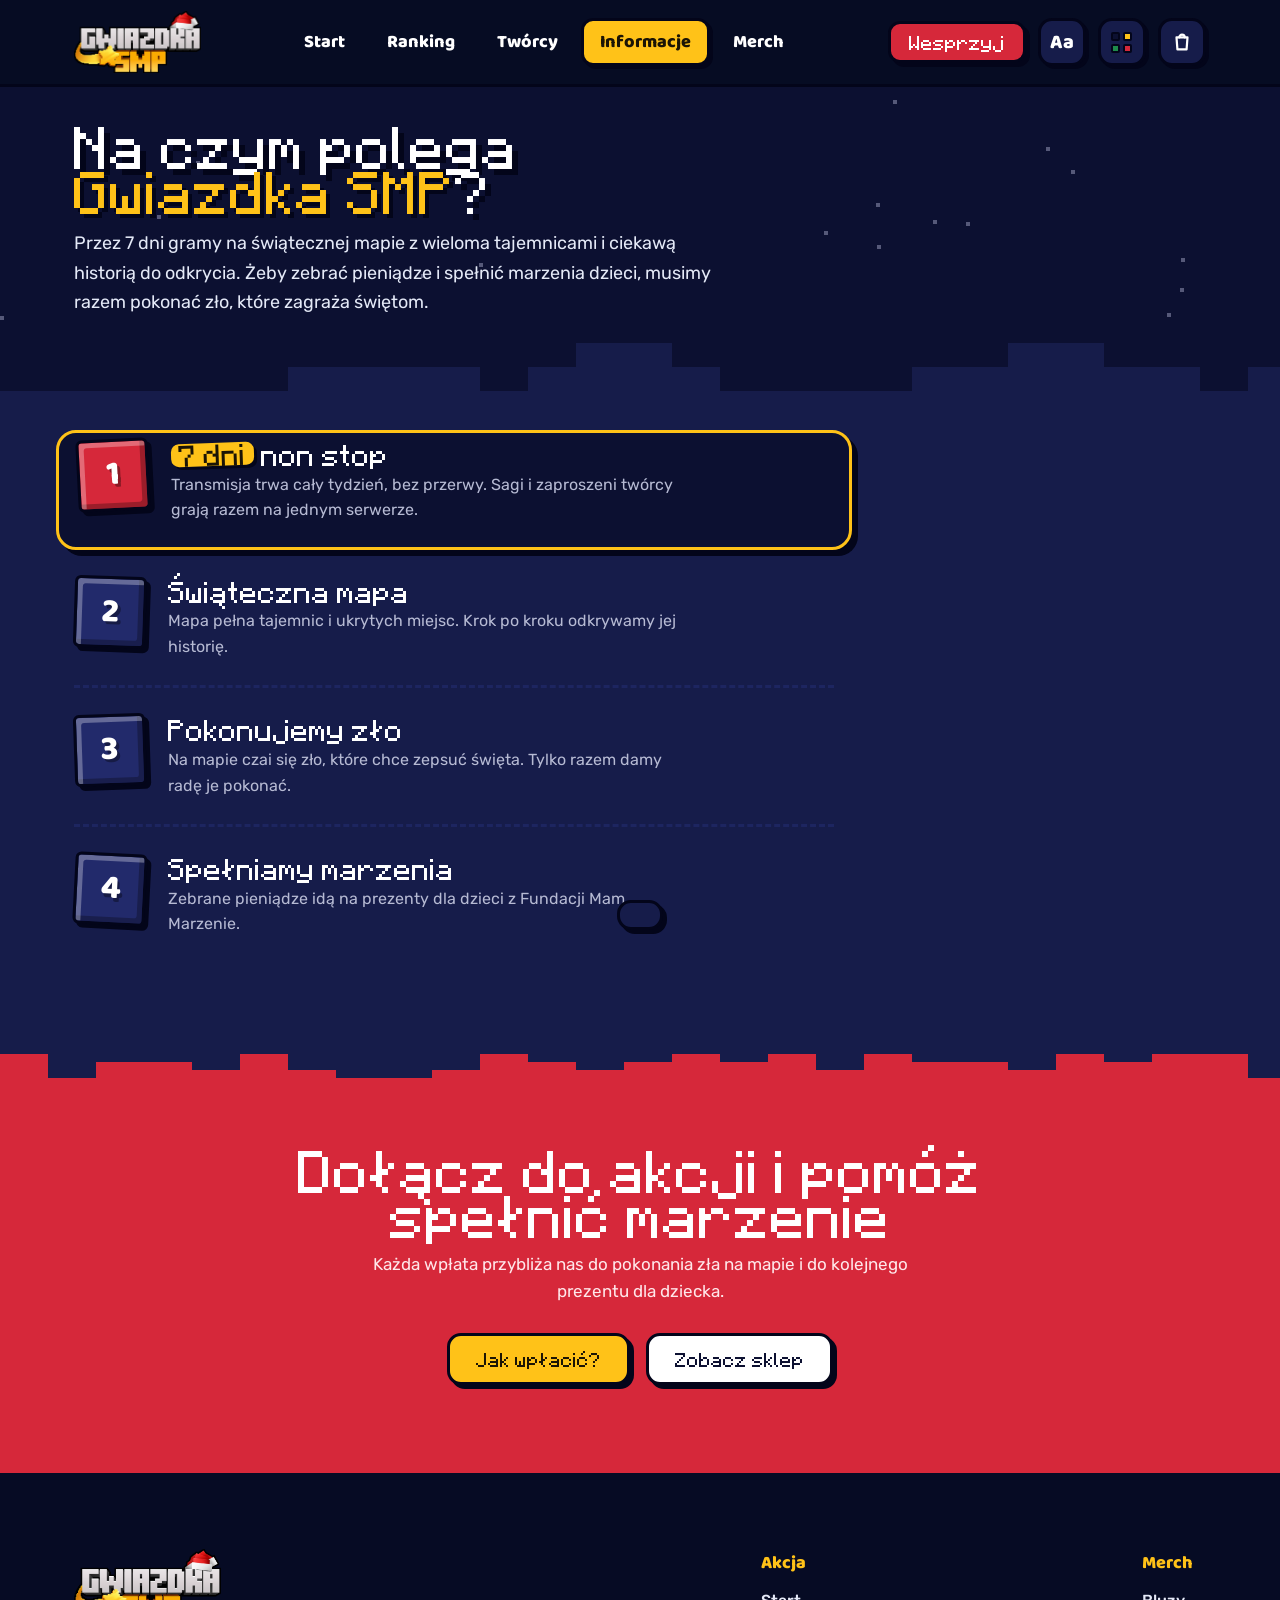
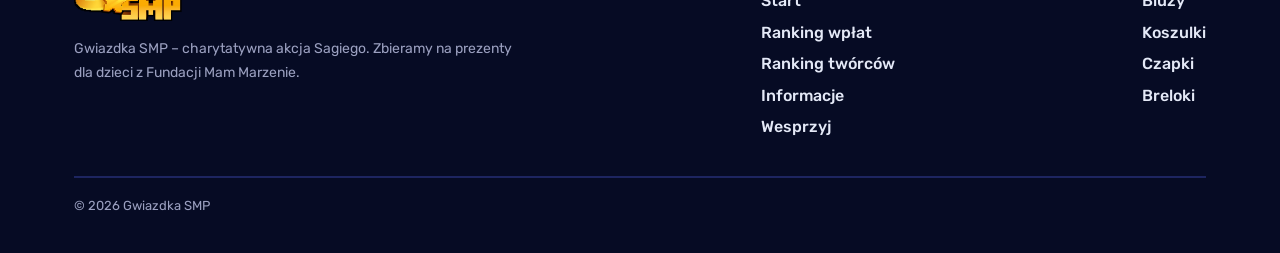
==== commit 6eb00342: "Ranking twórców jako wieże z bloków, zwarta podstrona Co-Authored-By: Claude Opus 5.5 <noreply@anthr" ====
--- a/informacje.html
+++ b/informacje.html
@@ -10,7 +10,7 @@
 <link rel="preconnect" href="https://fonts.googleapis.com">
 <link rel="preconnect" href="https://fonts.gstatic.com" crossorigin>
 <link href="https://fonts.googleapis.com/css2?family=Baloo+2:wght@800&family=Poppins:wght@400;500;600;700&family=Rubik:wght@400;500;600;700&display=swap" rel="stylesheet">
-<link rel="stylesheet" href="styles.css?v=20261124s">
+<link rel="stylesheet" href="styles.css?v=20261124v">
 <script>if(sessionStorage.getItem("wipe")&&!matchMedia("(prefers-reduced-motion: reduce)").matches)document.documentElement.classList.add("wipe-in");sessionStorage.removeItem("wipe");var t=localStorage.getItem("gwiazdka-theme");if(t&&t!=="dark")document.documentElement.dataset.theme=t;if(localStorage.getItem("gwiazdka-font")==="sagi")document.documentElement.dataset.font="sagi";setTimeout(function(){document.documentElement.classList.remove("wipe-in")},1500)</script>
 </head>
 <body>
@@ -110,7 +110,7 @@
 
 <div class="toast" id="toast" role="status" aria-live="polite"></div>
 
-<script src="common.js?v=20261124s"></script>
+<script src="common.js?v=20261124v"></script>
 
 </body>
 </html>
--- a/styles.css
+++ b/styles.css
@@ -60,7 +60,7 @@
 .hero+.rank{padding-top:40px}
 
 /* nagłówek podstron (Informacje, Ranking twórców): wyrównany do lewej, bez wielkiego wycentrowanego hero */
-.phead{position:relative;overflow:hidden;background:var(--bg);padding:48px 0 96px}
+.phead{position:relative;overflow:hidden;background:var(--bg);padding:36px 0 80px}
 .phead__in{position:relative;z-index:1}
 .phead h1{font-family:var(--disp);font-weight:700;font-size:calc(36px*var(--ds));line-height:1.25;text-shadow:6px 6px 0 var(--line);max-width:820px}
 .phead h1 .gold{color:var(--gold);text-shadow:4px 4px 0 var(--line)}
@@ -130,7 +130,8 @@
 
 /* ostatnie wpłaty obok licznika */
 .hero__in{position:relative;z-index:1;width:100%;max-width:1180px;margin:0 auto;padding:0 24px;display:flex;flex-direction:column;align-items:center}
-.hero h1{margin-top:14px;max-width:1040px;font-family:var(--disp);font-weight:700;font-size:calc(30px*var(--ds));line-height:1.25;color:var(--gold);text-shadow:4px 4px 0 var(--line)}
+.hero h1{margin-top:14px;font-family:var(--disp);font-weight:700;font-size:calc(24px*var(--ds));line-height:1.25;white-space:nowrap;text-shadow:3px 3px 0 var(--line)}
+.hero h1 .gold{color:var(--gold)}
 
 /* dwa osobne okna jak przechylone naklejki: kwota w lewo, wpłaty w prawo, lekko na siebie nachodzą */
 .duo{margin-top:44px;width:100%;display:grid;grid-template-columns:minmax(0,1fr) 380px;align-items:start}
@@ -528,6 +529,32 @@
 .psum__note{font-size:14px;color:var(--muted)}
 .psum__note b{color:#fff}
 
+
+/* ---------- ranking twórców: wieże z bloków ----------
+   Wysokość wieży w pełnych blokach po 24 px (liczy tworcy.js). 1. miejsce złote, 2. srebrne, 3. brązowe, reszta niebieska. */
+.crew{position:relative;overflow:hidden;background:var(--bg);padding:32px 0 72px}
+.crew__in{position:relative;z-index:1}
+.crew__head{display:flex;align-items:flex-end;justify-content:space-between;flex-wrap:wrap;gap:10px 32px}
+.crew__title{font-family:var(--disp);font-weight:700;font-size:calc(36px*var(--ds));line-height:1.25;text-shadow:4px 4px 0 var(--line)}
+.crew__head .lead{margin:0;max-width:440px;font-size:16px}
+.towers{list-style:none;display:grid;grid-template-columns:repeat(8,minmax(0,1fr));gap:16px;align-items:end;margin-top:26px;padding:26px 22px 18px;background:var(--bg-2);border:4px solid var(--line);border-radius:24px;box-shadow:8px 8px 0 var(--line)}
+.tw{position:relative;display:flex;flex-direction:column;align-items:center;gap:8px;min-width:0;--c:var(--blue)}
+.tw[data-place="1"]{--c:var(--gold)}
+.tw[data-place="2"]{--c:#cfd6ea}
+.tw[data-place="3"]{--c:var(--bronze)}
+.tw__amt{font-family:var(--num);font-weight:800;font-size:16px;line-height:1;white-space:nowrap;color:var(--ice)}
+.tw[data-place="1"] .tw__amt{font-size:19px;color:var(--gold)}
+.tw__col{display:flex;align-items:flex-end;justify-content:center;width:100%;height:342px;border-bottom:4px solid var(--line)}
+.tw__bar{width:72%;max-width:88px;height:var(--h);background-color:var(--c);border:3px solid var(--line);border-bottom:0;
+  background-image:linear-gradient(to bottom,rgba(255,255,255,.32) 0 3px,transparent 3px 21px,rgba(0,0,0,.26) 21px 24px),linear-gradient(to right,transparent calc(50% - 1px),rgba(0,0,0,.22) calc(50% - 1px) calc(50% + 1px),transparent calc(50% + 1px));
+  background-size:100% 24px,100% 100%;background-position:bottom;box-shadow:4px 0 0 var(--line);transition:height .7s var(--out)}
+.tw__n{display:grid;place-items:center;width:30px;height:30px;margin-top:2px;font-family:var(--num);font-weight:800;font-size:15px;color:#fff;background:var(--block);border:3px solid var(--line);border-radius:6px}
+.tw[data-place="1"] .tw__n{color:#1b1405;background:var(--gold)}
+.tw__name{max-width:100%;font-family:var(--num);font-weight:800;font-size:15px;line-height:1.2;text-align:center;white-space:nowrap;overflow:hidden;text-overflow:ellipsis}
+.tw__plus{position:absolute;left:50%;top:-6px;z-index:2;font-family:var(--num);font-weight:800;font-size:14px;color:#fff;background:var(--pine);border:2px solid var(--line);border-radius:8px;padding:1px 8px;white-space:nowrap;pointer-events:none;animation:twPlus 1.5s ease-out forwards}
+@keyframes twPlus{0%{opacity:0;transform:translate(-50%,10px)}15%{opacity:1;transform:translate(-50%,0)}75%{opacity:1}100%{opacity:0;transform:translate(-50%,-22px)}}
+[data-theme=light] .tw[data-place="2"]{--c:#e4e9f7}
+
 /* ---------- responsywność ---------- */
 @media (max-width:1280px){
   .list{grid-template-columns:1fr;grid-template-rows:none;grid-auto-flow:row}
@@ -539,6 +566,10 @@
   .rank__grid{grid-template-columns:1fr}
 }
 @media (max-width:1024px){
+  .towers{gap:10px;padding:22px 14px 14px}
+  .tw__amt{font-size:13px}
+  .tw[data-place="1"] .tw__amt{font-size:15px}
+  .tw__name{font-size:13px}
   .pay__grid{grid-template-columns:1fr;gap:34px}
   .psum{position:static}
   .room__box{grid-template-columns:1fr}
@@ -560,6 +591,20 @@
 }
 @media (max-width:640px){
   .wrap{padding:0 16px}
+  .crew{padding:24px 0 60px}
+  .crew__title{font-size:calc(24px*var(--ds))}
+  .towers{grid-template-columns:1fr;gap:10px;padding:14px;border-radius:18px;box-shadow:6px 6px 0 var(--line)}
+  .tw{display:grid;grid-template-columns:30px minmax(0,1fr) auto;grid-template-areas:"n name amt" "bar bar bar";align-items:center;gap:6px 10px}
+  .tw__n{grid-area:n;margin:0}
+  .tw__name{grid-area:name;text-align:left}
+  .tw__amt,.tw[data-place="1"] .tw__amt{grid-area:amt;font-size:15px}
+  .tw__col{grid-area:bar;height:24px;justify-content:flex-start;border-bottom:0}
+  .tw__bar{width:var(--w);max-width:none;height:24px;border:3px solid var(--line);box-shadow:3px 3px 0 var(--line);background-size:24px 100%,100% 100%;
+    background-image:linear-gradient(to right,rgba(255,255,255,.32) 0 3px,transparent 3px 21px,rgba(0,0,0,.26) 21px 24px);background-position:left}
+  .tw__plus{left:auto;right:0;top:-22px;animation-name:twPlusM}
+  @keyframes twPlusM{0%{opacity:0;transform:translateY(8px)}15%{opacity:1;transform:none}75%{opacity:1}100%{opacity:0;transform:translateY(-14px)}}
+  .hero h1{white-space:normal}
+  .hero h1 .gold{white-space:nowrap}
   .shadow{width:200px}
   .hero h1{font-size:calc(18px*var(--ds))}
   .hero__btns .btn{font-size:calc(18px*var(--ds))}
@@ -679,6 +724,8 @@
 [data-theme=light] .mtitle,[data-theme=light] .flow,[data-theme=light] .phero__kicker,[data-theme=light] .filter,
 [data-theme=light] .stage__arrow,[data-theme=light] .toast,[data-theme=light] dialog,[data-theme=light] .field input{color:var(--snow)}
 [data-theme=light] .filter[aria-pressed=true]{color:#fff}
+[data-theme=light] .hero h1{text-shadow:none}
+[data-theme=light] .hero h1 .gold{text-shadow:3px 3px 0 var(--line)}
 /* nagłówki: ciemny tekst bez czarnego cienia (na jasnym tle cień zlewa się z literami) */
 [data-theme=light] :is(.h2,.phead h1,.info__name,.pay__title,.flow__name,.phero__kicker,.mtitle,.room__head .h2){text-shadow:none}
 [data-theme=light] .box{background:#fff}
